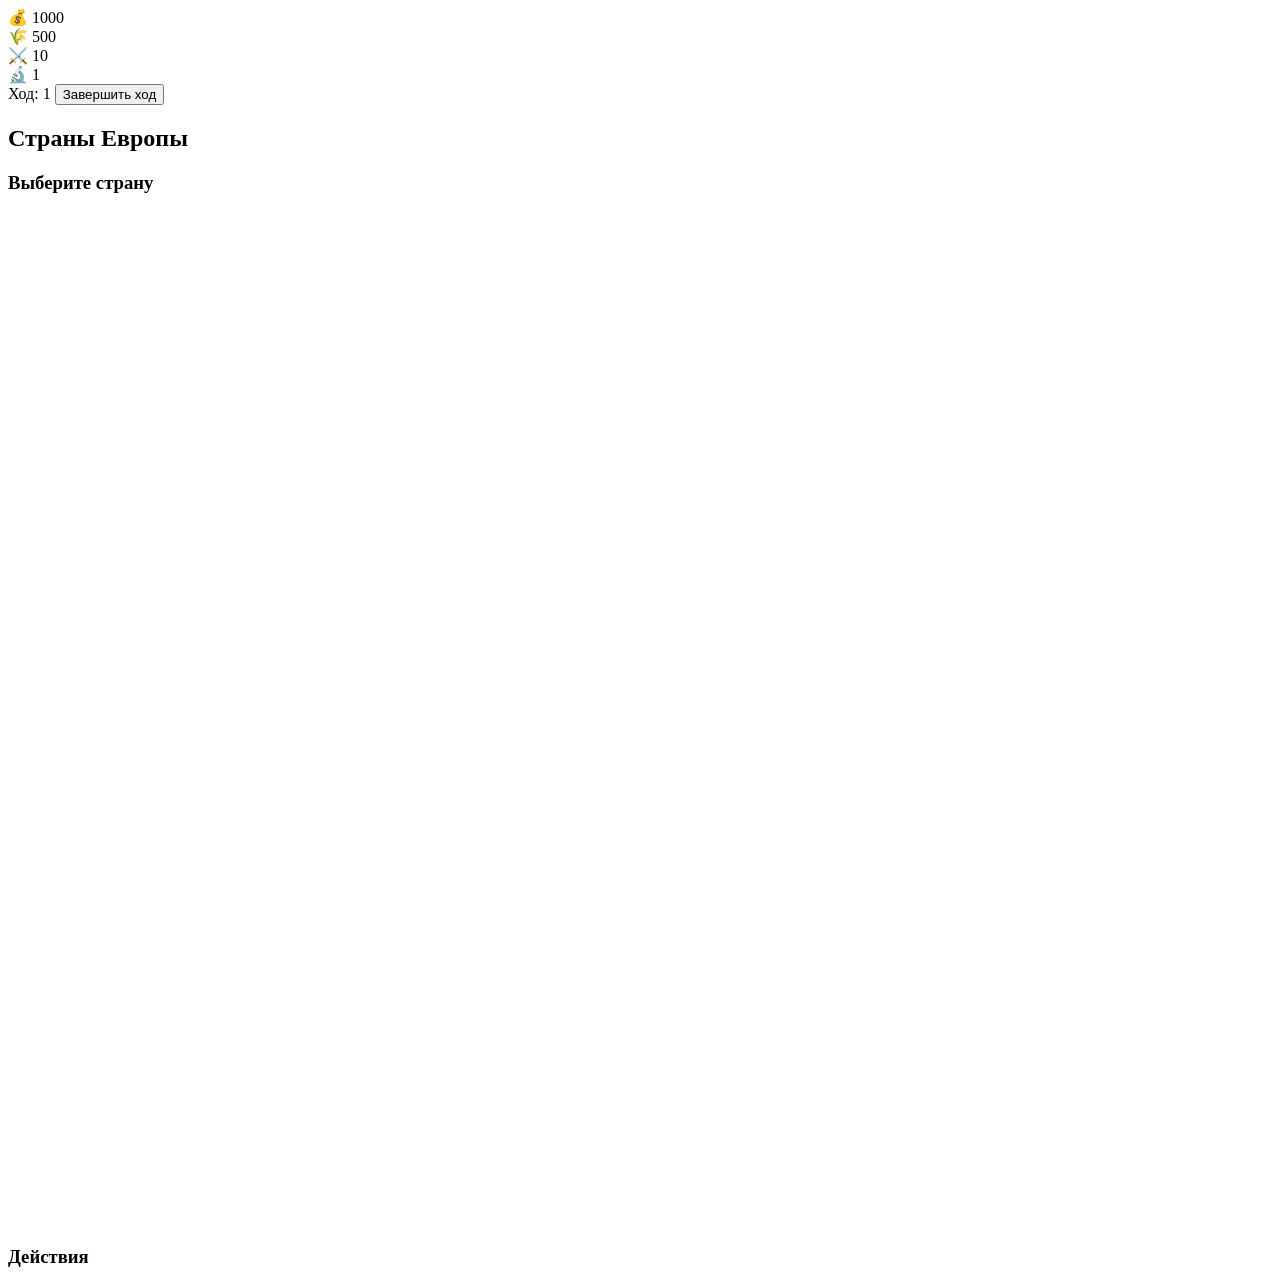
==== index.html @ 8ae7e55a "Create index.html" ====
<!DOCTYPE html>
<html lang="ru">
<head>
    <meta charset="UTF-8">
    <meta name="viewport" content="width=device-width, initial-scale=1.0">
    <title>Европейская стратегия</title>
    <link rel="stylesheet" href="style.css">
</head>
<body>
    <div class="game-container">
        <!-- Шапка с ресурсами -->
        <div class="header">
            <div class="resources">
                <div class="resource">
                    <span class="icon">💰</span>
                    <span id="gold">1000</span>
                </div>
                <div class="resource">
                    <span class="icon">🌾</span>
                    <span id="food">500</span>
                </div>
                <div class="resource">
                    <span class="icon">⚔️</span>
                    <span id="army">10</span>
                </div>
                <div class="resource">
                    <span class="icon">🔬</span>
                    <span id="tech">1</span>
                </div>
            </div>
            <div class="turn-control">
                Ход: <span id="turn">1</span>
                <button id="endTurnBtn" class="btn">Завершить ход</button>
            </div>
        </div>

        <!-- Основная область: карта и информация -->
        <div class="main-area">
            <!-- Боковая панель со списком стран -->
            <div class="sidebar">
                <h2>Страны Европы</h2>
                <div id="countriesList" class="countries-list">
                    <!-- Будут добавлены через JavaScript -->
                </div>
                
                <div class="selected-info" id="selectedInfo">
                    <h3>Выберите страну</h3>
                </div>
            </div>

            <!-- Карта (SVG) -->
            <div class="map-container">
                <svg id="europeMap" viewBox="0 0 1000 800">
                    <!-- Здесь будут регионы -->
                </svg>
            </div>

            <!-- Панель действий -->
            <div class="action-panel" id="actionPanel">
                <h3>Действия</h3>
                <div id="actionButtons"></div>
            </div>
        </div>
    </div>

    <script src="script.js"></script>
</body>
</html>
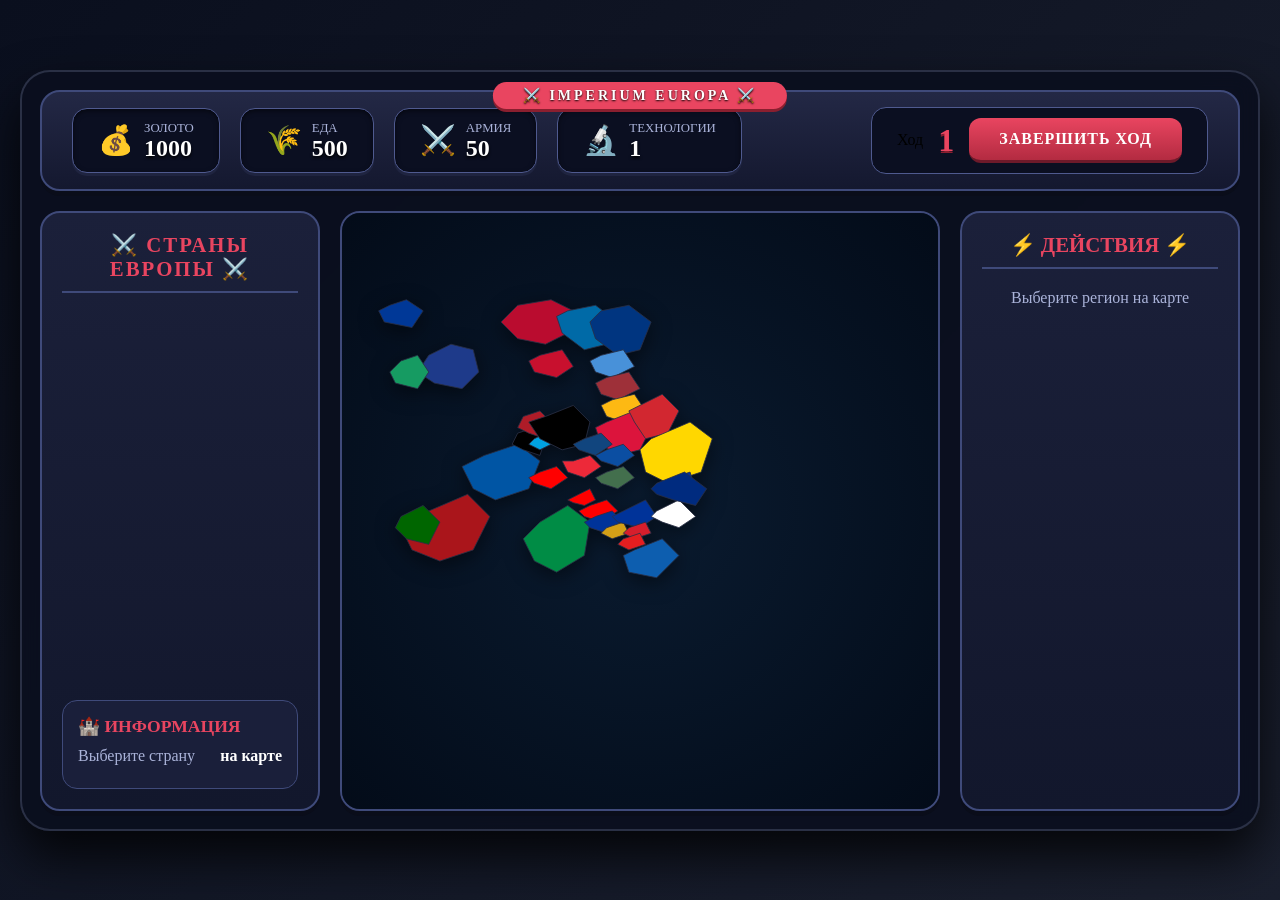
==== commit 0b4b4456: "Update index.html" ====
--- a/index.html
+++ b/index.html
@@ -3,66 +3,681 @@
 <head>
     <meta charset="UTF-8">
     <meta name="viewport" content="width=device-width, initial-scale=1.0">
-    <title>Европейская стратегия</title>
-    <link rel="stylesheet" href="style.css">
+    <title>Европа: Битва за континент</title>
+    <style>
+        * {
+            margin: 0;
+            padding: 0;
+            box-sizing: border-box;
+            font-family: 'Cinzel', 'Georgia', serif;
+        }
+
+        body {
+            background: linear-gradient(135deg, #0a0f1e 0%, #1a1f2e 100%);
+            min-height: 100vh;
+            display: flex;
+            justify-content: center;
+            align-items: center;
+            padding: 20px;
+        }
+
+        @import url('https://fonts.googleapis.com/css2?family=Cinzel:wght@400;700;900&display=swap');
+
+        .game-wrapper {
+            width: 1600px;
+            max-width: 100%;
+            background: rgba(10, 15, 30, 0.9);
+            border-radius: 30px;
+            padding: 20px;
+            box-shadow: 0 25px 50px rgba(0, 0, 0, 0.8), 0 0 0 2px #2a3045 inset;
+            backdrop-filter: blur(10px);
+        }
+
+        /* Шапка с ресурсами */
+        .header {
+            background: linear-gradient(180deg, #232845 0%, #14182f 100%);
+            border-radius: 20px;
+            padding: 15px 30px;
+            margin-bottom: 20px;
+            display: flex;
+            justify-content: space-between;
+            align-items: center;
+            border: 2px solid #3f4a7a;
+            box-shadow: 0 5px 0 #0a0d1a;
+            position: relative;
+        }
+
+        .header::before {
+            content: "⚔️ IMPERIUM EUROPA ⚔️";
+            position: absolute;
+            top: -10px;
+            left: 50%;
+            transform: translateX(-50%);
+            background: #e94560;
+            color: white;
+            padding: 5px 30px;
+            border-radius: 30px;
+            font-size: 14px;
+            font-weight: bold;
+            letter-spacing: 3px;
+            box-shadow: 0 3px 0 #8a1f2f;
+            text-shadow: 0 1px 2px black;
+        }
+
+        .resources {
+            display: flex;
+            gap: 20px;
+        }
+
+        .resource {
+            display: flex;
+            align-items: center;
+            gap: 10px;
+            background: #0b0f21;
+            padding: 12px 25px;
+            border-radius: 15px;
+            border: 1px solid #4f5a8f;
+            box-shadow: inset 0 2px 5px rgba(0,0,0,0.5), 0 3px 0 #1f2440;
+            transition: all 0.2s;
+        }
+
+        .resource:hover {
+            transform: translateY(-2px);
+            border-color: #e94560;
+            box-shadow: 0 5px 0 #1f2440;
+        }
+
+        .resource-icon {
+            font-size: 1.8em;
+        }
+
+        .resource-info {
+            display: flex;
+            flex-direction: column;
+        }
+
+        .resource-label {
+            font-size: 0.8em;
+            color: #aab3d9;
+            text-transform: uppercase;
+        }
+
+        .resource-value {
+            font-size: 1.5em;
+            font-weight: bold;
+            color: #fff;
+            text-shadow: 0 2px 3px black;
+            line-height: 1;
+        }
+
+        .turn-box {
+            background: #0b0f21;
+            padding: 10px 25px;
+            border-radius: 15px;
+            border: 1px solid #4f5a8f;
+            display: flex;
+            align-items: center;
+            gap: 15px;
+        }
+
+        .turn-number {
+            font-size: 2em;
+            font-weight: bold;
+            color: #e94560;
+            text-shadow: 0 2px 0 #8a1f2f;
+        }
+
+        .btn {
+            background: linear-gradient(180deg, #e94560 0%, #b32b41 100%);
+            border: none;
+            color: white;
+            font-weight: bold;
+            padding: 12px 30px;
+            border-radius: 12px;
+            cursor: pointer;
+            font-size: 1em;
+            text-transform: uppercase;
+            letter-spacing: 1px;
+            border-bottom: 3px solid #6e1a2a;
+            transition: all 0.1s;
+            font-family: 'Cinzel', serif;
+        }
+
+        .btn:hover {
+            transform: translateY(-2px);
+            filter: brightness(1.1);
+        }
+
+        .btn:active {
+            transform: translateY(2px);
+            border-bottom-width: 1px;
+        }
+
+        .btn-secondary {
+            background: linear-gradient(180deg, #3f4a7a 0%, #262e50 100%);
+            border-bottom-color: #12172f;
+        }
+
+        /* Основная область */
+        .main-area {
+            display: flex;
+            gap: 20px;
+            min-height: 600px;
+        }
+
+        /* Боковая панель */
+        .sidebar {
+            width: 280px;
+            background: linear-gradient(180deg, #1b203a 0%, #12172c 100%);
+            border-radius: 20px;
+            padding: 20px;
+            border: 2px solid #3f4a7a;
+            box-shadow: 0 5px 0 #0a0d1a;
+            display: flex;
+            flex-direction: column;
+            gap: 20px;
+        }
+
+        .sidebar h2 {
+            color: #e94560;
+            font-size: 1.3em;
+            text-align: center;
+            padding-bottom: 10px;
+            border-bottom: 2px solid #3f4a7a;
+            letter-spacing: 2px;
+        }
+
+        .countries-list {
+            max-height: 400px;
+            overflow-y: auto;
+            display: flex;
+            flex-direction: column;
+            gap: 5px;
+            padding-right: 5px;
+        }
+
+        .countries-list::-webkit-scrollbar {
+            width: 6px;
+        }
+
+        .countries-list::-webkit-scrollbar-track {
+            background: #1f2440;
+            border-radius: 10px;
+        }
+
+        .countries-list::-webkit-scrollbar-thumb {
+            background: #e94560;
+            border-radius: 10px;
+        }
+
+        .country-item {
+            background: #262e50;
+            padding: 10px 12px;
+            border-radius: 10px;
+            cursor: pointer;
+            transition: all 0.2s;
+            display: flex;
+            align-items: center;
+            gap: 10px;
+            border-left: 4px solid transparent;
+            border-bottom: 2px solid #12172f;
+        }
+
+        .country-item:hover {
+            background: #2f3860;
+            transform: translateX(3px);
+        }
+
+        .country-item.selected {
+            border-left-color: #e94560;
+            background: #2f3860;
+            box-shadow: 0 0 15px rgba(233, 69, 96, 0.3);
+        }
+
+        .country-flag {
+            width: 24px;
+            height: 16px;
+            background: #fff;
+            border-radius: 3px;
+            box-shadow: 0 2px 3px black;
+        }
+
+        .country-name {
+            flex: 1;
+            font-size: 0.9em;
+            font-weight: bold;
+        }
+
+        .country-stats {
+            font-size: 0.8em;
+            background: #1a1f3a;
+            padding: 2px 6px;
+            border-radius: 10px;
+        }
+
+        .info-panel {
+            background: #1a1f3a;
+            border-radius: 15px;
+            padding: 15px;
+            border: 1px solid #3f4a7a;
+            margin-top: auto;
+        }
+
+        .info-panel h3 {
+            color: #e94560;
+            margin-bottom: 10px;
+            font-size: 1.1em;
+        }
+
+        .info-row {
+            display: flex;
+            justify-content: space-between;
+            margin: 8px 0;
+            color: #aab3d9;
+        }
+
+        .info-value {
+            color: white;
+            font-weight: bold;
+        }
+
+        /* Карта */
+        .map-container {
+            flex: 1;
+            background: #0a1a2f;
+            border-radius: 20px;
+            padding: 20px;
+            border: 2px solid #3f4a7a;
+            box-shadow: 0 5px 0 #0a0d1a;
+            position: relative;
+            overflow: hidden;
+        }
+
+        .map-container::before {
+            content: "";
+            position: absolute;
+            top: 0;
+            left: 0;
+            right: 0;
+            bottom: 0;
+            background: radial-gradient(circle at 50% 50%, rgba(10, 30, 50, 0.3), rgba(0, 5, 15, 0.7));
+            pointer-events: none;
+            z-index: 1;
+        }
+
+        #europeMap {
+            width: 100%;
+            height: 100%;
+            filter: drop-shadow(0 5px 10px rgba(0, 0, 0, 0.5));
+            position: relative;
+            z-index: 2;
+        }
+
+        .region {
+            transition: all 0.3s;
+            cursor: pointer;
+            stroke: #2a3045;
+            stroke-width: 1.5;
+        }
+
+        .region:hover {
+            filter: brightness(1.3);
+            stroke: #e94560;
+            stroke-width: 2;
+            filter: drop-shadow(0 0 8px rgba(233, 69, 96, 0.5));
+        }
+
+        .region.selected {
+            stroke: #e94560;
+            stroke-width: 3;
+            filter: drop-shadow(0 0 12px #e94560);
+        }
+
+        /* Панель действий */
+        .action-panel {
+            width: 280px;
+            background: linear-gradient(180deg, #1b203a 0%, #12172c 100%);
+            border-radius: 20px;
+            padding: 20px;
+            border: 2px solid #3f4a7a;
+            box-shadow: 0 5px 0 #0a0d1a;
+        }
+
+        .action-panel h3 {
+            color: #e94560;
+            text-align: center;
+            margin-bottom: 20px;
+            font-size: 1.3em;
+            border-bottom: 2px solid #3f4a7a;
+            padding-bottom: 10px;
+        }
+
+        .action-btn {
+            width: 100%;
+            padding: 15px;
+            margin-bottom: 10px;
+            background: linear-gradient(180deg, #2f3860 0%, #1f2645 100%);
+            border: none;
+            border-radius: 12px;
+            color: white;
+            font-weight: bold;
+            cursor: pointer;
+            transition: all 0.2s;
+            display: flex;
+            align-items: center;
+            gap: 10px;
+            font-size: 1em;
+            border-bottom: 3px solid #12172f;
+            font-family: 'Cinzel', serif;
+        }
+
+        .action-btn:hover:not(:disabled) {
+            transform: translateY(-2px);
+            background: linear-gradient(180deg, #3f4a7a 0%, #2f3860 100%);
+            border-bottom-color: #1f2645;
+        }
+
+        .action-btn:disabled {
+            opacity: 0.4;
+            cursor: not-allowed;
+        }
+
+        .action-btn.attack {
+            background: linear-gradient(180deg, #b32b41 0%, #8a1f2f 100%);
+            border-bottom-color: #4a121f;
+        }
+
+        .cost-badge {
+            margin-left: auto;
+            background: #0b0f21;
+            padding: 5px 10px;
+            border-radius: 20px;
+            font-size: 0.9em;
+            border: 1px solid #4f5a8f;
+        }
+
+        .warning {
+            color: #e94560;
+            font-size: 0.9em;
+            text-align: center;
+            margin-top: 10px;
+            padding: 8px;
+            background: rgba(233, 69, 96, 0.1);
+            border-radius: 8px;
+            border: 1px solid #e94560;
+        }
+
+        /* Модальное окно */
+        .modal {
+            display: none;
+            position: fixed;
+            top: 0;
+            left: 0;
+            width: 100%;
+            height: 100%;
+            background: rgba(0, 0, 0, 0.8);
+            justify-content: center;
+            align-items: center;
+            z-index: 1000;
+        }
+
+        .modal.active {
+            display: flex;
+        }
+
+        .modal-content {
+            background: linear-gradient(180deg, #1b203a 0%, #12172c 100%);
+            padding: 30px;
+            border-radius: 20px;
+            border: 3px solid #e94560;
+            max-width: 400px;
+            width: 90%;
+            text-align: center;
+            color: white;
+        }
+
+        .modal-buttons {
+            display: flex;
+            gap: 10px;
+            margin-top: 20px;
+        }
+
+        .modal-btn {
+            flex: 1;
+            padding: 12px;
+            border: none;
+            border-radius: 10px;
+            cursor: pointer;
+            font-weight: bold;
+            font-family: 'Cinzel', serif;
+        }
+
+        .modal-btn.yes {
+            background: #e94560;
+            color: white;
+        }
+
+        .modal-btn.no {
+            background: #3f4a7a;
+            color: white;
+        }
+
+        /* Анимации */
+        @keyframes slideIn {
+            from {
+                transform: translateX(100%);
+                opacity: 0;
+            }
+            to {
+                transform: translateX(0);
+                opacity: 1;
+            }
+        }
+
+        .toast {
+            position: fixed;
+            top: 20px;
+            right: 20px;
+            background: #1b203a;
+            color: white;
+            padding: 15px 25px;
+            border-radius: 10px;
+            border-left: 5px solid #e94560;
+            box-shadow: 0 5px 15px rgba(0,0,0,0.5);
+            animation: slideIn 0.3s;
+            z-index: 2000;
+            font-weight: bold;
+        }
+
+        .toast.success {
+            border-left-color: #00c851;
+        }
+
+        .toast.error {
+            border-left-color: #e94560;
+        }
+    </style>
 </head>
 <body>
-    <div class="game-container">
+    <div class="game-wrapper">
         <!-- Шапка с ресурсами -->
         <div class="header">
             <div class="resources">
                 <div class="resource">
-                    <span class="icon">💰</span>
-                    <span id="gold">1000</span>
+                    <span class="resource-icon">💰</span>
+                    <div class="resource-info">
+                        <span class="resource-label">Золото</span>
+                        <span class="resource-value" id="gold">1000</span>
+                    </div>
                 </div>
                 <div class="resource">
-                    <span class="icon">🌾</span>
-                    <span id="food">500</span>
+                    <span class="resource-icon">🌾</span>
+                    <div class="resource-info">
+                        <span class="resource-label">Еда</span>
+                        <span class="resource-value" id="food">500</span>
+                    </div>
                 </div>
                 <div class="resource">
-                    <span class="icon">⚔️</span>
-                    <span id="army">10</span>
+                    <span class="resource-icon">⚔️</span>
+                    <div class="resource-info">
+                        <span class="resource-label">Армия</span>
+                        <span class="resource-value" id="army">50</span>
+                    </div>
                 </div>
                 <div class="resource">
-                    <span class="icon">🔬</span>
-                    <span id="tech">1</span>
+                    <span class="resource-icon">🔬</span>
+                    <div class="resource-info">
+                        <span class="resource-label">Технологии</span>
+                        <span class="resource-value" id="tech">1</span>
+                    </div>
                 </div>
             </div>
-            <div class="turn-control">
-                Ход: <span id="turn">1</span>
-                <button id="endTurnBtn" class="btn">Завершить ход</button>
+            <div class="turn-box">
+                <span>Ход</span>
+                <span class="turn-number" id="turn">1</span>
+                <button class="btn" id="endTurnBtn">Завершить ход</button>
             </div>
         </div>
 
-        <!-- Основная область: карта и информация -->
+        <!-- Основная область -->
         <div class="main-area">
-            <!-- Боковая панель со списком стран -->
+            <!-- Левая панель (список стран) -->
             <div class="sidebar">
-                <h2>Страны Европы</h2>
-                <div id="countriesList" class="countries-list">
-                    <!-- Будут добавлены через JavaScript -->
+                <h2>⚔️ СТРАНЫ ЕВРОПЫ ⚔️</h2>
+                <div class="countries-list" id="countriesList">
+                    <!-- Список будет заполнен через JavaScript -->
                 </div>
                 
-                <div class="selected-info" id="selectedInfo">
-                    <h3>Выберите страну</h3>
+                <div class="info-panel" id="selectedInfo">
+                    <h3>🏰 ИНФОРМАЦИЯ</h3>
+                    <div class="info-row">
+                        <span>Выберите страну</span>
+                        <span class="info-value">на карте</span>
+                    </div>
                 </div>
             </div>
 
-            <!-- Карта (SVG) -->
+            <!-- Карта Европы -->
             <div class="map-container">
-                <svg id="europeMap" viewBox="0 0 1000 800">
-                    <!-- Здесь будут регионы -->
+                <svg id="europeMap" viewBox="0 0 1000 800" preserveAspectRatio="xMidYMid meet">
+                    <!-- Британские острова -->
+                    <path class="region" data-country="GB" d="M120,120 L160,100 L200,110 L210,150 L180,180 L130,170 L100,150 Z" fill="#1E3A8A" data-name="United Kingdom"/>
+                    <path class="region" data-country="IE" d="M70,130 L100,120 L120,150 L100,180 L60,170 L50,150 Z" fill="#169B62" data-name="Ireland"/>
+                    <path class="region" data-country="IS" d="M50,30 L80,20 L110,40 L90,70 L40,60 L30,40 Z" fill="#003897" data-name="Iceland"/>
+                    
+                    <!-- Скандинавия -->
+                    <path class="region" data-country="NO" d="M280,30 L340,20 L380,40 L370,80 L330,100 L280,90 L250,60 Z" fill="#BA0C2F" data-name="Norway"/>
+                    <path class="region" data-country="SE" d="M370,40 L420,30 L460,60 L440,100 L400,110 L360,80 L350,50 Z" fill="#006AA7" data-name="Sweden"/>
+                    <path class="region" data-country="FI" d="M430,40 L480,30 L520,60 L500,110 L460,120 L420,90 L410,60 Z" fill="#003580" data-name="Finland"/>
+                    <path class="region" data-country="DK" d="M320,120 L360,110 L380,140 L350,160 L310,150 L300,130 Z" fill="#C8102E" data-name="Denmark"/>
+                    
+                    <!-- Прибалтика -->
+                    <path class="region" data-country="EE" d="M430,120 L470,110 L490,140 L450,160 L420,150 L410,130 Z" fill="#4891D9" data-name="Estonia"/>
+                    <path class="region" data-country="LV" d="M440,160 L480,150 L500,180 L460,200 L430,190 L420,170 Z" fill="#9E3039" data-name="Latvia"/>
+                    <path class="region" data-country="LT" d="M450,200 L490,190 L510,220 L470,240 L440,230 L430,210 Z" fill="#FDB913" data-name="Lithuania"/>
+                    
+                    <!-- Западная Европа -->
+                    <path class="region" data-country="FR" d="M220,300 L280,280 L320,310 L300,360 L240,380 L200,360 L180,320 Z" fill="#0055A4" data-name="France"/>
+                    <path class="region" data-country="BE" d="M280,260 L310,250 L330,270 L320,300 L290,290 L270,280 Z" fill="#000000" data-name="Belgium"/>
+                    <path class="region" data-country="NL" d="M290,230 L320,220 L340,240 L330,270 L300,260 L280,250 Z" fill="#AE1C28" data-name="Netherlands"/>
+                    <path class="region" data-country="LU" d="M310,270 L330,260 L340,280 L320,290 L300,280 Z" fill="#00A2E1" data-name="Luxembourg"/>
+                    <path class="region" data-country="CH" d="M320,330 L350,320 L370,340 L340,360 L310,350 L300,340 Z" fill="#FF0000" data-name="Switzerland"/>
+                    <path class="region" data-country="AT" d="M380,310 L410,300 L430,320 L400,340 L370,330 L360,310 Z" fill="#ED2939" data-name="Austria"/>
+                    <path class="region" data-country="DE" d="M330,230 L380,210 L410,240 L400,280 L360,290 L320,270 L300,240 Z" fill="#000000" data-name="Germany"/>
+                    
+                    <!-- Восточная Европа -->
+                    <path class="region" data-country="PL" d="M440,240 L490,220 L520,250 L500,290 L460,300 L430,280 L420,250 Z" fill="#DC143C" data-name="Poland"/>
+                    <path class="region" data-country="CZ" d="M400,270 L430,260 L450,280 L420,300 L390,290 L380,280 Z" fill="#11457E" data-name="Czech Rep."/>
+                    <path class="region" data-country="SK" d="M440,290 L470,280 L490,300 L460,320 L430,310 L420,300 Z" fill="#0B4EA2" data-name="Slovakia"/>
+                    <path class="region" data-country="HU" d="M440,330 L470,320 L490,340 L460,360 L430,350 L420,340 Z" fill="#436F4D" data-name="Hungary"/>
+                    <path class="region" data-country="BY" d="M500,210 L540,190 L570,220 L550,260 L510,270 L490,240 L480,220 Z" fill="#D22730" data-name="Belarus"/>
+                    <path class="region" data-country="UA" d="M520,270 L590,240 L630,270 L610,330 L550,350 L510,330 L500,290 Z" fill="#FFD700" data-name="Ukraine"/>
+                    <path class="region" data-country="MD" d="M560,340 L590,330 L600,360 L570,370 L550,360 L540,350 Z" fill="#0033A0" data-name="Moldova"/>
+                    
+                    <!-- Пиренейский полуостров -->
+                    <path class="region" data-country="ES" d="M120,400 L190,370 L230,410 L200,470 L140,490 L90,470 L70,430 Z" fill="#AA151B" data-name="Spain"/>
+                    <path class="region" data-country="PT" d="M70,410 L110,390 L140,420 L120,460 L80,450 L60,430 Z" fill="#006600" data-name="Portugal"/>
+                    
+                    <!-- Италия и Балканы -->
+                    <path class="region" data-country="IT" d="M320,420 L370,390 L410,420 L400,480 L350,510 L310,490 L290,450 Z" fill="#008C45" data-name="Italy"/>
+                    <path class="region" data-country="SI" d="M390,370 L410,360 L420,380 L400,390 L380,385 L370,380 Z" fill="#FF0000" data-name="Slovenia"/>
+                    <path class="region" data-country="HR" d="M410,390 L440,380 L460,400 L430,420 L400,410 L390,400 Z" fill="#FF0000" data-name="Croatia"/>
+                    <path class="region" data-country="BA" d="M420,410 L450,400 L470,420 L440,440 L410,430 L400,420 Z" fill="#003399" data-name="Bosnia and Herz."/>
+                    <path class="region" data-country="ME" d="M440,430 L470,420 L480,440 L450,450 L430,440 L430,440 Z" fill="#D4A017" data-name="Montenegro"/>
+                    <path class="region" data-country="RS" d="M470,400 L510,380 L530,410 L500,430 L460,420 L450,410 Z" fill="#003399" data-name="Serbia"/>
+                    <path class="region" data-country="MK" d="M480,430 L510,420 L520,440 L490,450 L470,440 L470,440 Z" fill="#D61E2C" data-name="Macedonia"/>
+                    <path class="region" data-country="AL" d="M470,450 L500,440 L510,460 L480,470 L460,460 L460,460 Z" fill="#E41E20" data-name="Albania"/>
+                    <path class="region" data-country="GR" d="M490,470 L540,450 L570,480 L530,520 L480,510 L470,480 Z" fill="#0D5EAF" data-name="Greece"/>
+                    <path class="region" data-country="BG" d="M530,400 L570,380 L600,410 L570,430 L540,420 L520,410 Z" fill="#FFFFFF" data-name="Bulgaria"/>
+                    <path class="region" data-country="RO" d="M530,350 L580,330 L620,360 L600,390 L560,380 L530,370 L520,360 Z" fill="#002B7F" data-name="Romania"/>
                 </svg>
             </div>
 
-            <!-- Панель действий -->
-            <div class="action-panel" id="actionPanel">
-                <h3>Действия</h3>
-                <div id="actionButtons"></div>
+            <!-- Правая панель (действия) -->
+            <div class="action-panel">
+                <h3>⚡ ДЕЙСТВИЯ ⚡</h3>
+                <div id="actionButtons">
+                    <p style="color: #aab3d9; text-align: center;">Выберите регион на карте</p>
+                </div>
             </div>
         </div>
     </div>
 
-    <script src="script.js"></script>
-</body>
-</html>
+    <!-- Модальное окно подтверждения -->
+    <div class="modal" id="confirmModal">
+        <div class="modal-content">
+            <h3 id="modalTitle">Подтверждение</h3>
+            <p id="modalMessage"></p>
+            <div class="modal-buttons">
+                <button class="modal-btn yes" id="modalConfirm">Да</button>
+                <button class="modal-btn no" id="modalCancel">Нет</button>
+            </div>
+        </div>
+    </div>
+
+    <script>
+        // Данные о странах из твоего JSON
+        const countriesData = {
+            "AL": { name: "Albania", color: "#E41E20", gold: 400, food: 300, army: 8, tech: 1, capital: "Tirana" },
+            "AT": { name: "Austria", color: "#ED2939", gold: 800, food: 400, army: 12, tech: 2, capital: "Vienna" },
+            "BE": { name: "Belgium", color: "#000000", gold: 1000, food: 500, army: 10, tech: 2, capital: "Brussels" },
+            "BG": { name: "Bulgaria", color: "#FFFFFF", gold: 500, food: 450, army: 15, tech: 1, capital: "Sofia" },
+            "BA": { name: "Bosnia and Herz.", color: "#003399", gold: 350, food: 350, army: 9, tech: 1, capital: "Sarajevo" },
+            "BY": { name: "Belarus", color: "#D22730", gold: 450, food: 500, army: 20, tech: 1, capital: "Minsk" },
+            "CH": { name: "Switzerland", color: "#FF0000", gold: 1500, food: 300, army: 5, tech: 3, capital: "Bern" },
+            "CZ": { name: "Czech Rep.", color: "#11457E", gold: 700, food: 450, army: 14, tech: 2, capital: "Prague" },
+            "DE": { name: "Germany", color: "#000000", gold: 1500, food: 700, army: 30, tech: 3, capital: "Berlin" },
+            "DK": { name: "Denmark", color: "#C8102E", gold: 900, food: 400, army: 12, tech: 2, capital: "Copenhagen" },
+            "EE": { name: "Estonia", color: "#4891D9", gold: 500, food: 300, army: 7, tech: 2, capital: "Tallinn" },
+            "FI": { name: "Finland", color: "#003580", gold: 800, food: 400, army: 15, tech: 2, capital: "Helsinki" },
+            "GB": { name: "United Kingdom", color: "#1E3A8A", gold: 1600, food: 500, army: 28, tech: 3, capital: "London" },
+            "GR": { name: "Greece", color: "#0D5EAF", gold: 600, food: 500, army: 18, tech: 2, capital: "Athens" },
+            "HR": { name: "Croatia", color: "#FF0000", gold: 550, food: 400, army: 10, tech: 1, capital: "Zagreb" },
+            "HU": { name: "Hungary", color: "#436F4D", gold: 650, food: 550, army: 16, tech: 1, capital: "Budapest" },
+            "IE": { name: "Ireland", color: "#169B62", gold: 700, food: 600, army: 9, tech: 2, capital: "Dublin" },
+            "IS": { name: "Iceland", color: "#003897", gold: 600, food: 200, army: 4, tech: 2, capital: "Reykjavik" },
+            "IT": { name: "Italy", color: "#008C45", gold: 1300, food: 700, army: 25, tech: 2, capital: "Rome" },
+            "LT": { name: "Lithuania", color: "#FDB913", gold: 550, food: 450, army: 12, tech: 1, capital: "Vilnius" },
+            "LU": { name: "Luxembourg", color: "#00A2E1", gold: 2000, food: 200, army: 2, tech: 3, capital: "Luxembourg" },
+            "LV": { name: "Latvia", color: "#9E3039", gold: 500, food: 350, army: 8, tech: 1, capital: "Riga" },
+            "MD": { name: "Moldova", color: "#0033A0", gold: 300, food: 400, army: 7, tech: 1, capital: "Chisinau" },
+            "MK": { name: "Macedonia", color: "#D61E2C", gold: 400, food: 350, army: 8, tech: 1, capital: "Skopje" },
+            "ME": { name: "Montenegro", color: "#D4A017", gold: 350, food: 250, army: 6, tech: 1, capital: "Podgorica" },
+            "NL": { name: "Netherlands", color: "#AE1C28", gold: 1400, food: 500, army: 18, tech: 2, capital: "Amsterdam" },
+            "NO": { name: "Norway", color: "#BA0C2F", gold: 1200, food: 300, army: 16, tech: 2, capital: "Oslo" },
+            "PL": { name: "Poland", color: "#DC143C", gold: 900, food: 700, army: 30, tech: 1, capital: "Warsaw" },
+            "PT": { name: "Portugal", color: "#006600", gold: 700, food: 500, army: 12, tech: 2, capital: "Lisbon" },
+            "RO": { name: "Romania", color: "#002B7F", gold: 650, food: 600, army: 20, tech: 1, capital: "Bucharest" },
+            "RS": { name: "Serbia", color: "#003399", gold: 500, food: 500, army: 18, tech: 1, capital: "Belgrade" },
+            "SK": { name: "Slovakia", color: "#0B4EA2", gold: 600, food: 450, army: 12, tech: 1, capital: "Bratislava" },
+            "SI": { name: "Slovenia", color: "#FF0000", gold: 550, food: 350, army: 8, tech: 2, capital: "Ljubljana" },
+            "SE": { name: "Sweden", color: "#006AA7", gold: 1100, food: 500, army: 20, tech: 2, capital: "Stockholm" },
+            "UA": { name: "Ukraine", color: "#FFD700", gold: 700, food: 900, army: 40, tech: 1, capital: "Kyiv" },
+            "FR": { name: "France", color: "#0055A4", gold: 1400, food: 800, army: 35, tech: 2, capital: "Paris" },
+            "ES": { name: "Spain", color: "#AA151B", gold: 1200, food: 700, army: 28, tech: 2, capital: "Madrid" }
+        };
+
+        // Состояние игры
+        let gameState = {
+            turn: 1,
+            currentPlayer: "FR", // Игрок
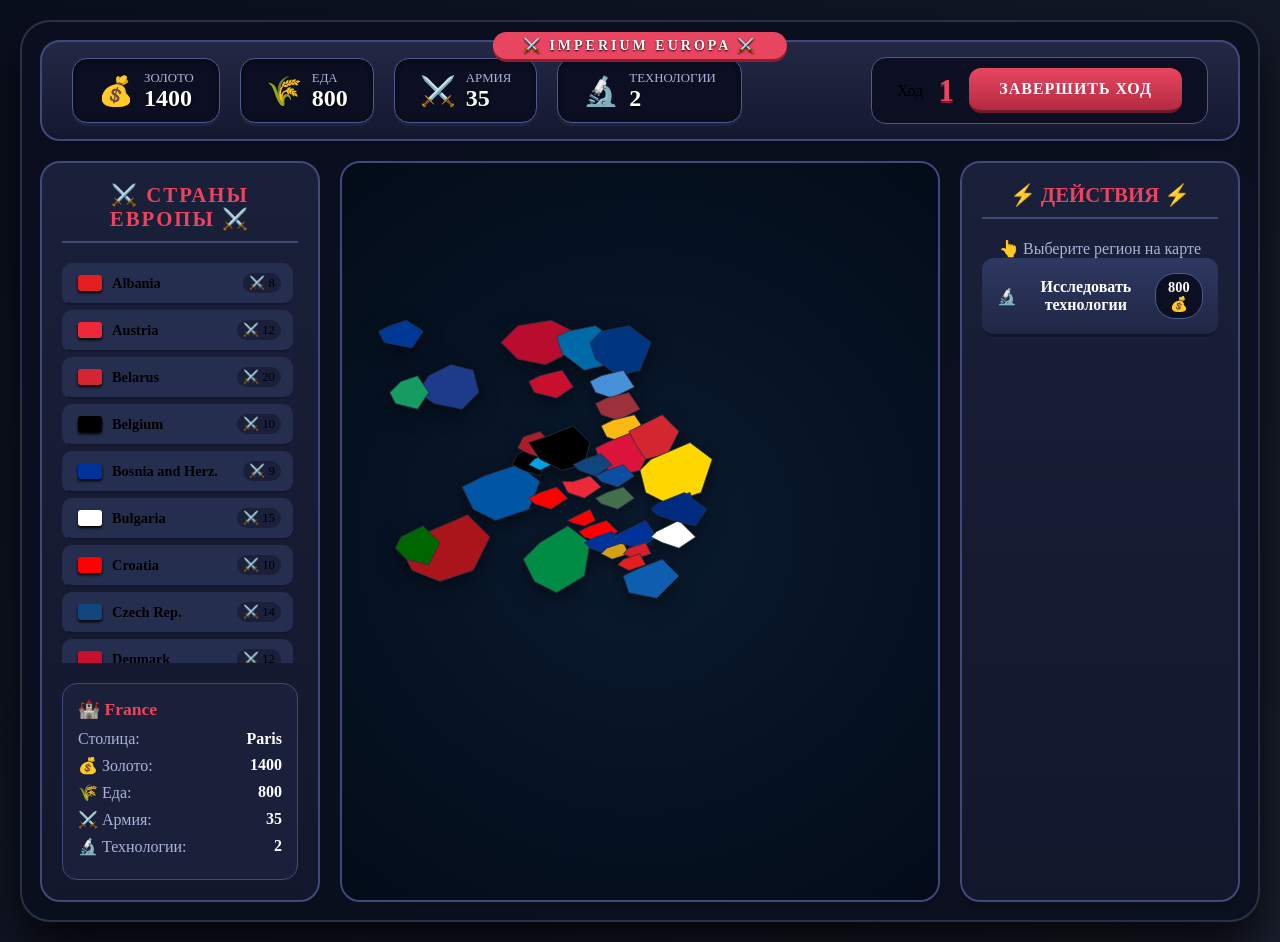
==== commit 361dd2a7: "Update index.html" ====
--- a/index.html
+++ b/index.html
@@ -680,4 +680,344 @@
         // Состояние игры
         let gameState = {
             turn: 1,
-            currentPlayer: "FR", // Игрок
+            currentPlayer: "FR", // Игрок начинает за Францию
+            countries: JSON.parse(JSON.stringify(countriesData)),
+            selectedRegion: null
+        };
+
+        // Инициализация игры
+        function initGame() {
+            createCountriesList();
+            setupMapClickHandlers();
+            updateResourcesDisplay();
+            updateActionPanel();
+            selectCountry("FR");
+            
+            // Добавляем обработчик завершения хода
+            document.getElementById('endTurnBtn').addEventListener('click', endTurn);
+        }
+
+        // Создание списка стран
+        function createCountriesList() {
+            const container = document.getElementById('countriesList');
+            container.innerHTML = '';
+
+            // Сортируем страны по алфавиту
+            const sortedCountries = Object.entries(gameState.countries)
+                .sort(([, a], [, b]) => a.name.localeCompare(b.name));
+
+            sortedCountries.forEach(([code, country]) => {
+                const div = document.createElement('div');
+                div.className = `country-item ${code === gameState.currentPlayer ? 'selected' : ''}`;
+                div.dataset.country = code;
+
+                div.innerHTML = `
+                    <div class="country-flag" style="background: ${country.color}"></div>
+                    <span class="country-name">${country.name}</span>
+                    <span class="country-stats">⚔️ ${country.army}</span>
+                `;
+
+                div.addEventListener('click', () => selectCountry(code));
+                container.appendChild(div);
+            });
+        }
+
+        // Выбор страны
+        function selectCountry(countryCode) {
+            gameState.selectedRegion = null;
+            
+            // Снимаем выделение со всех регионов
+            document.querySelectorAll('.region').forEach(r => {
+                r.classList.remove('selected');
+            });
+
+            // Обновляем подсветку в списке
+            document.querySelectorAll('.country-item').forEach(item => {
+                item.classList.toggle('selected', item.dataset.country === countryCode);
+            });
+
+            // Показываем информацию о стране
+            const country = gameState.countries[countryCode];
+            document.getElementById('selectedInfo').innerHTML = `
+                <h3>🏰 ${country.name}</h3>
+                <div class="info-row">
+                    <span>Столица:</span>
+                    <span class="info-value">${country.capital}</span>
+                </div>
+                <div class="info-row">
+                    <span>💰 Золото:</span>
+                    <span class="info-value">${country.gold}</span>
+                </div>
+                <div class="info-row">
+                    <span>🌾 Еда:</span>
+                    <span class="info-value">${country.food}</span>
+                </div>
+                <div class="info-row">
+                    <span>⚔️ Армия:</span>
+                    <span class="info-value">${country.army}</span>
+                </div>
+                <div class="info-row">
+                    <span>🔬 Технологии:</span>
+                    <span class="info-value">${country.tech}</span>
+                </div>
+            `;
+
+            updateActionPanel();
+        }
+
+        // Настройка обработчиков кликов на карте
+        function setupMapClickHandlers() {
+            document.querySelectorAll('.region').forEach(region => {
+                region.addEventListener('click', function(e) {
+                    const countryCode = this.dataset.country;
+                    const countryName = this.dataset.name || gameState.countries[countryCode]?.name || 'Unknown';
+                    
+                    // Снимаем выделение со всех регионов
+                    document.querySelectorAll('.region').forEach(r => {
+                        r.classList.remove('selected');
+                    });
+
+                    // Выделяем выбранный регион
+                    this.classList.add('selected');
+
+                    // Сохраняем выбранный регион
+                    gameState.selectedRegion = {
+                        code: countryCode,
+                        name: countryName
+                    };
+
+                    // Показываем информацию о регионе
+                    const country = gameState.countries[countryCode];
+                    if (country) {
+                        document.getElementById('selectedInfo').innerHTML = `
+                            <h3>🗺️ ${countryName}</h3>
+                            <div class="info-row">
+                                <span>Владелец:</span>
+                                <span class="info-value">${country.name}</span>
+                            </div>
+                            <div class="info-row">
+                                <span>💰 Золото:</span>
+                                <span class="info-value">${country.gold}</span>
+                            </div>
+                            <div class="info-row">
+                                <span>⚔️ Армия:</span>
+                                <span class="info-value">${country.army}</span>
+                            </div>
+                        `;
+                    }
+
+                    updateActionPanel();
+                });
+            });
+        }
+
+        // Обновление панели действий
+        function updateActionPanel() {
+            const container = document.getElementById('actionButtons');
+            const player = gameState.countries[gameState.currentPlayer];
+            const region = gameState.selectedRegion;
+
+            let html = '';
+
+            if (!region) {
+                html = '<p style="color: #aab3d9; text-align: center;">👆 Выберите регион на карте</p>';
+            } else if (region.code === gameState.currentPlayer) {
+                // Свой регион
+                html = `
+                    <button class="action-btn" onclick="developRegion()" ${player.gold < 150 ? 'disabled' : ''}>
+                        <span>📈</span> Развивать регион
+                        <span class="cost-badge">150💰</span>
+                    </button>
+                    <button class="action-btn" onclick="recruitTroops()" ${player.gold < 250 ? 'disabled' : ''}>
+                        <span>⚔️</span> Набрать войска
+                        <span class="cost-badge">250💰</span>
+                    </button>
+                    <button class="action-btn" onclick="buildFort()" ${player.gold < 300 ? 'disabled' : ''}>
+                        <span>🏰</span> Построить крепость
+                        <span class="cost-badge">300💰</span>
+                    </button>
+                `;
+            } else {
+                // Чужой регион
+                const enemy = gameState.countries[region.code];
+                if (enemy) {
+                    const canAttack = player.army > enemy.army * 0.7;
+                    
+                    html = `
+                        <button class="action-btn attack" onclick="attackRegion()" ${!canAttack ? 'disabled' : ''}>
+                            <span>⚔️</span> Атаковать
+                            <span class="cost-badge">${enemy.army}⚔️ vs ${player.army}⚔️</span>
+                        </button>
+                        ${!canAttack ? '<p class="warning">⚠️ Слишком опасно! Нужно больше войск</p>' : ''}
+                    `;
+                }
+            }
+
+            // Кнопка исследования технологий (доступна всегда)
+            const techCost = player.tech * 400;
+            html += `
+                <button class="action-btn" onclick="researchTech()" ${player.gold < techCost ? 'disabled' : ''}>
+                    <span>🔬</span> Исследовать технологии
+                    <span class="cost-badge">${techCost}💰</span>
+                </button>
+            `;
+
+            container.innerHTML = html;
+        }
+
+        // Функции действий
+        function developRegion() {
+            const player = gameState.countries[gameState.currentPlayer];
+            if (player.gold >= 150) {
+                player.gold -= 150;
+                showMessage(`✅ Регион развит! +10 дохода`, 'success');
+                updateResourcesDisplay();
+                updateActionPanel();
+            }
+        }
+
+        function recruitTroops() {
+            const player = gameState.countries[gameState.currentPlayer];
+            if (player.gold >= 250) {
+                player.gold -= 250;
+                player.army += 8;
+                showMessage(`✅ Набрано 8 новых войск! Армия: ${player.army}`, 'success');
+                updateResourcesDisplay();
+                updateActionPanel();
+                createCountriesList(); // Обновляем список
+            }
+        }
+
+        function buildFort() {
+            const player = gameState.countries[gameState.currentPlayer];
+            if (player.gold >= 300) {
+                player.gold -= 300;
+                showMessage(`✅ Построена крепость! Защита +20%`, 'success');
+                updateResourcesDisplay();
+                updateActionPanel();
+            }
+        }
+
+        function attackRegion() {
+            const player = gameState.countries[gameState.currentPlayer];
+            const region = gameState.selectedRegion;
+            const enemy = gameState.countries[region.code];
+
+            if (!enemy) return;
+
+            // Расчет битвы
+            const playerPower = player.army * player.tech;
+            const enemyPower = enemy.army * enemy.tech;
+
+            let message = '';
+            let success = false;
+
+            if (playerPower > enemyPower) {
+                // Победа
+                const losses = Math.floor(player.army * 0.3);
+                player.army -= losses;
+                enemy.army = Math.floor(enemy.army * 0.3);
+                
+                // Захватываем регион
+                const regionElement = document.querySelector(`[data-country="${region.code}"]`);
+                if (regionElement) {
+                    regionElement.setAttribute('fill', player.color);
+                    regionElement.dataset.country = gameState.currentPlayer;
+                }
+                
+                message = `✅ Победа! Захвачен регион ${region.name}. Потери: ${losses}`;
+                success = true;
+            } else {
+                // Поражение
+                const losses = Math.floor(player.army * 0.5);
+                player.army -= losses;
+                message = `❌ Поражение! Потеряно ${losses} войск`;
+            }
+
+            showMessage(message, success ? 'success' : 'error');
+            updateResourcesDisplay();
+            updateActionPanel();
+            createCountriesList();
+        }
+
+        function researchTech() {
+            const player = gameState.countries[gameState.currentPlayer];
+            const cost = player.tech * 400;
+
+            if (player.gold >= cost) {
+                player.gold -= cost;
+                player.tech += 1;
+                showMessage(`✅ Исследован уровень ${player.tech} технологий!`, 'success');
+                updateResourcesDisplay();
+                updateActionPanel();
+            }
+        }
+
+        // Завершение хода
+        function endTurn() {
+            gameState.turn++;
+
+            // Производство ресурсов для всех стран
+            Object.values(gameState.countries).forEach(country => {
+                country.gold += 100 + (country.tech * 20);
+                country.food += 50;
+                country.army = Math.min(country.army + 2, 100); // Лимит армии 100
+            });
+
+            updateResourcesDisplay();
+            document.getElementById('turn').textContent = gameState.turn;
+            showMessage(`🔄 Ход ${gameState.turn} начался!`, 'success');
+            updateActionPanel();
+            createCountriesList();
+        }
+
+        // Обновление отображения ресурсов
+        function updateResourcesDisplay() {
+            const player = gameState.countries[gameState.currentPlayer];
+            document.getElementById('gold').textContent = player.gold;
+            document.getElementById('food').textContent = player.food;
+            document.getElementById('army').textContent = player.army;
+            document.getElementById('tech').textContent = player.tech;
+        }
+
+        // Показ сообщений
+        function showMessage(text, type = 'info') {
+            const toast = document.createElement('div');
+            toast.className = `toast ${type}`;
+            toast.textContent = text;
+            document.body.appendChild(toast);
+
+            setTimeout(() => {
+                toast.remove();
+            }, 3000);
+        }
+
+        // Модальное окно
+        function showConfirm(title, message, onConfirm) {
+            const modal = document.getElementById('confirmModal');
+            document.getElementById('modalTitle').textContent = title;
+            document.getElementById('modalMessage').textContent = message;
+            modal.classList.add('active');
+
+            const confirmHandler = () => {
+                onConfirm();
+                modal.classList.remove('active');
+                document.getElementById('modalConfirm').removeEventListener('click', confirmHandler);
+                document.getElementById('modalCancel').removeEventListener('click', cancelHandler);
+            };
+
+            const cancelHandler = () => {
+                modal.classList.remove('active');
+                document.getElementById('modalConfirm').removeEventListener('click', confirmHandler);
+                document.getElementById('modalCancel').removeEventListener('click', cancelHandler);
+            };
+
+            document.getElementById('modalConfirm').addEventListener('click', confirmHandler);
+            document.getElementById('modalCancel').addEventListener('click', cancelHandler);
+        }
+
+        // Запуск игры при загрузке
+        document.addEventListener('DOMContentLoaded', initGame);
+    </script>
+</body>
+</html>
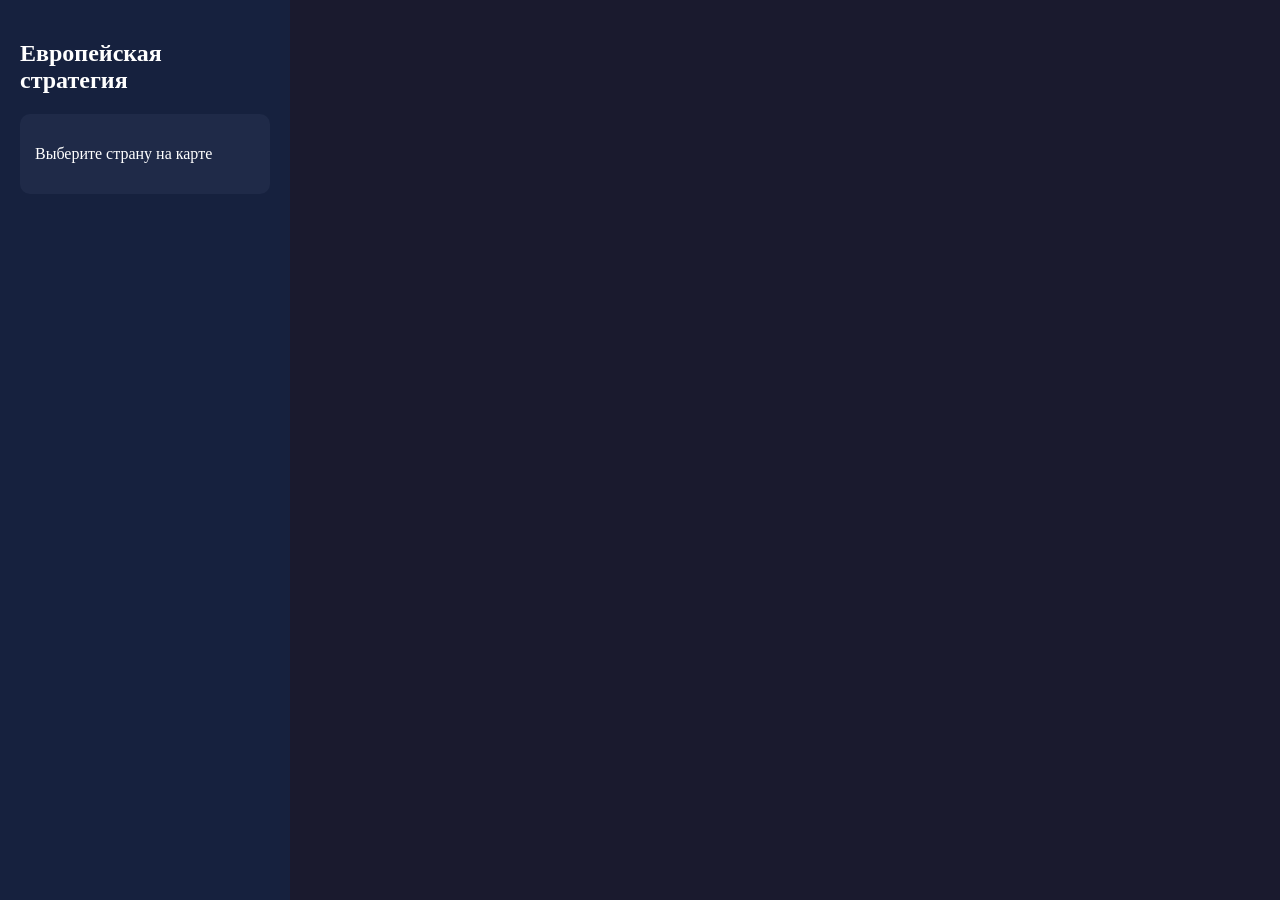
==== commit eb0d8919: "Update index.html" ====
--- a/index.html
+++ b/index.html
@@ -1,1023 +1,48 @@
 <!DOCTYPE html>
-<html lang="ru">
+<html>
 <head>
-    <meta charset="UTF-8">
-    <meta name="viewport" content="width=device-width, initial-scale=1.0">
-    <title>Европа: Битва за континент</title>
     <style>
-        * {
-            margin: 0;
-            padding: 0;
-            box-sizing: border-box;
-            font-family: 'Cinzel', 'Georgia', serif;
-        }
-
-        body {
-            background: linear-gradient(135deg, #0a0f1e 0%, #1a1f2e 100%);
-            min-height: 100vh;
-            display: flex;
-            justify-content: center;
-            align-items: center;
-            padding: 20px;
-        }
-
-        @import url('https://fonts.googleapis.com/css2?family=Cinzel:wght@400;700;900&display=swap');
-
-        .game-wrapper {
-            width: 1600px;
-            max-width: 100%;
-            background: rgba(10, 15, 30, 0.9);
-            border-radius: 30px;
-            padding: 20px;
-            box-shadow: 0 25px 50px rgba(0, 0, 0, 0.8), 0 0 0 2px #2a3045 inset;
-            backdrop-filter: blur(10px);
-        }
-
-        /* Шапка с ресурсами */
-        .header {
-            background: linear-gradient(180deg, #232845 0%, #14182f 100%);
-            border-radius: 20px;
-            padding: 15px 30px;
-            margin-bottom: 20px;
-            display: flex;
-            justify-content: space-between;
-            align-items: center;
-            border: 2px solid #3f4a7a;
-            box-shadow: 0 5px 0 #0a0d1a;
-            position: relative;
-        }
-
-        .header::before {
-            content: "⚔️ IMPERIUM EUROPA ⚔️";
-            position: absolute;
-            top: -10px;
-            left: 50%;
-            transform: translateX(-50%);
-            background: #e94560;
-            color: white;
-            padding: 5px 30px;
-            border-radius: 30px;
-            font-size: 14px;
-            font-weight: bold;
-            letter-spacing: 3px;
-            box-shadow: 0 3px 0 #8a1f2f;
-            text-shadow: 0 1px 2px black;
-        }
-
-        .resources {
-            display: flex;
-            gap: 20px;
-        }
-
-        .resource {
-            display: flex;
-            align-items: center;
-            gap: 10px;
-            background: #0b0f21;
-            padding: 12px 25px;
-            border-radius: 15px;
-            border: 1px solid #4f5a8f;
-            box-shadow: inset 0 2px 5px rgba(0,0,0,0.5), 0 3px 0 #1f2440;
-            transition: all 0.2s;
-        }
-
-        .resource:hover {
-            transform: translateY(-2px);
-            border-color: #e94560;
-            box-shadow: 0 5px 0 #1f2440;
-        }
-
-        .resource-icon {
-            font-size: 1.8em;
-        }
-
-        .resource-info {
-            display: flex;
-            flex-direction: column;
-        }
-
-        .resource-label {
-            font-size: 0.8em;
-            color: #aab3d9;
-            text-transform: uppercase;
-        }
-
-        .resource-value {
-            font-size: 1.5em;
-            font-weight: bold;
-            color: #fff;
-            text-shadow: 0 2px 3px black;
-            line-height: 1;
-        }
-
-        .turn-box {
-            background: #0b0f21;
-            padding: 10px 25px;
-            border-radius: 15px;
-            border: 1px solid #4f5a8f;
-            display: flex;
-            align-items: center;
-            gap: 15px;
-        }
-
-        .turn-number {
-            font-size: 2em;
-            font-weight: bold;
-            color: #e94560;
-            text-shadow: 0 2px 0 #8a1f2f;
-        }
-
-        .btn {
-            background: linear-gradient(180deg, #e94560 0%, #b32b41 100%);
-            border: none;
-            color: white;
-            font-weight: bold;
-            padding: 12px 30px;
-            border-radius: 12px;
-            cursor: pointer;
-            font-size: 1em;
-            text-transform: uppercase;
-            letter-spacing: 1px;
-            border-bottom: 3px solid #6e1a2a;
-            transition: all 0.1s;
-            font-family: 'Cinzel', serif;
-        }
-
-        .btn:hover {
-            transform: translateY(-2px);
-            filter: brightness(1.1);
-        }
-
-        .btn:active {
-            transform: translateY(2px);
-            border-bottom-width: 1px;
-        }
-
-        .btn-secondary {
-            background: linear-gradient(180deg, #3f4a7a 0%, #262e50 100%);
-            border-bottom-color: #12172f;
-        }
-
-        /* Основная область */
-        .main-area {
-            display: flex;
-            gap: 20px;
-            min-height: 600px;
-        }
-
-        /* Боковая панель */
-        .sidebar {
-            width: 280px;
-            background: linear-gradient(180deg, #1b203a 0%, #12172c 100%);
-            border-radius: 20px;
-            padding: 20px;
-            border: 2px solid #3f4a7a;
-            box-shadow: 0 5px 0 #0a0d1a;
-            display: flex;
-            flex-direction: column;
-            gap: 20px;
-        }
-
-        .sidebar h2 {
-            color: #e94560;
-            font-size: 1.3em;
-            text-align: center;
-            padding-bottom: 10px;
-            border-bottom: 2px solid #3f4a7a;
-            letter-spacing: 2px;
-        }
-
-        .countries-list {
-            max-height: 400px;
-            overflow-y: auto;
-            display: flex;
-            flex-direction: column;
-            gap: 5px;
-            padding-right: 5px;
-        }
-
-        .countries-list::-webkit-scrollbar {
-            width: 6px;
-        }
-
-        .countries-list::-webkit-scrollbar-track {
-            background: #1f2440;
-            border-radius: 10px;
-        }
-
-        .countries-list::-webkit-scrollbar-thumb {
-            background: #e94560;
-            border-radius: 10px;
-        }
-
-        .country-item {
-            background: #262e50;
-            padding: 10px 12px;
-            border-radius: 10px;
-            cursor: pointer;
-            transition: all 0.2s;
-            display: flex;
-            align-items: center;
-            gap: 10px;
-            border-left: 4px solid transparent;
-            border-bottom: 2px solid #12172f;
-        }
-
-        .country-item:hover {
-            background: #2f3860;
-            transform: translateX(3px);
-        }
-
-        .country-item.selected {
-            border-left-color: #e94560;
-            background: #2f3860;
-            box-shadow: 0 0 15px rgba(233, 69, 96, 0.3);
-        }
-
-        .country-flag {
-            width: 24px;
-            height: 16px;
-            background: #fff;
-            border-radius: 3px;
-            box-shadow: 0 2px 3px black;
-        }
-
-        .country-name {
-            flex: 1;
-            font-size: 0.9em;
-            font-weight: bold;
-        }
-
-        .country-stats {
-            font-size: 0.8em;
-            background: #1a1f3a;
-            padding: 2px 6px;
-            border-radius: 10px;
-        }
-
-        .info-panel {
-            background: #1a1f3a;
-            border-radius: 15px;
-            padding: 15px;
-            border: 1px solid #3f4a7a;
-            margin-top: auto;
-        }
-
-        .info-panel h3 {
-            color: #e94560;
-            margin-bottom: 10px;
-            font-size: 1.1em;
-        }
-
-        .info-row {
-            display: flex;
-            justify-content: space-between;
-            margin: 8px 0;
-            color: #aab3d9;
-        }
-
-        .info-value {
-            color: white;
-            font-weight: bold;
-        }
-
-        /* Карта */
-        .map-container {
-            flex: 1;
-            background: #0a1a2f;
-            border-radius: 20px;
-            padding: 20px;
-            border: 2px solid #3f4a7a;
-            box-shadow: 0 5px 0 #0a0d1a;
-            position: relative;
-            overflow: hidden;
-        }
-
-        .map-container::before {
-            content: "";
-            position: absolute;
-            top: 0;
-            left: 0;
-            right: 0;
-            bottom: 0;
-            background: radial-gradient(circle at 50% 50%, rgba(10, 30, 50, 0.3), rgba(0, 5, 15, 0.7));
-            pointer-events: none;
-            z-index: 1;
-        }
-
-        #europeMap {
-            width: 100%;
-            height: 100%;
-            filter: drop-shadow(0 5px 10px rgba(0, 0, 0, 0.5));
-            position: relative;
-            z-index: 2;
-        }
-
-        .region {
-            transition: all 0.3s;
-            cursor: pointer;
-            stroke: #2a3045;
-            stroke-width: 1.5;
-        }
-
-        .region:hover {
-            filter: brightness(1.3);
-            stroke: #e94560;
-            stroke-width: 2;
-            filter: drop-shadow(0 0 8px rgba(233, 69, 96, 0.5));
-        }
-
-        .region.selected {
-            stroke: #e94560;
-            stroke-width: 3;
-            filter: drop-shadow(0 0 12px #e94560);
-        }
-
-        /* Панель действий */
-        .action-panel {
-            width: 280px;
-            background: linear-gradient(180deg, #1b203a 0%, #12172c 100%);
-            border-radius: 20px;
-            padding: 20px;
-            border: 2px solid #3f4a7a;
-            box-shadow: 0 5px 0 #0a0d1a;
-        }
-
-        .action-panel h3 {
-            color: #e94560;
-            text-align: center;
-            margin-bottom: 20px;
-            font-size: 1.3em;
-            border-bottom: 2px solid #3f4a7a;
-            padding-bottom: 10px;
-        }
-
-        .action-btn {
-            width: 100%;
-            padding: 15px;
-            margin-bottom: 10px;
-            background: linear-gradient(180deg, #2f3860 0%, #1f2645 100%);
-            border: none;
-            border-radius: 12px;
-            color: white;
-            font-weight: bold;
-            cursor: pointer;
-            transition: all 0.2s;
-            display: flex;
-            align-items: center;
-            gap: 10px;
-            font-size: 1em;
-            border-bottom: 3px solid #12172f;
-            font-family: 'Cinzel', serif;
-        }
-
-        .action-btn:hover:not(:disabled) {
-            transform: translateY(-2px);
-            background: linear-gradient(180deg, #3f4a7a 0%, #2f3860 100%);
-            border-bottom-color: #1f2645;
-        }
-
-        .action-btn:disabled {
-            opacity: 0.4;
-            cursor: not-allowed;
-        }
-
-        .action-btn.attack {
-            background: linear-gradient(180deg, #b32b41 0%, #8a1f2f 100%);
-            border-bottom-color: #4a121f;
-        }
-
-        .cost-badge {
-            margin-left: auto;
-            background: #0b0f21;
-            padding: 5px 10px;
-            border-radius: 20px;
-            font-size: 0.9em;
-            border: 1px solid #4f5a8f;
-        }
-
-        .warning {
-            color: #e94560;
-            font-size: 0.9em;
-            text-align: center;
-            margin-top: 10px;
-            padding: 8px;
-            background: rgba(233, 69, 96, 0.1);
-            border-radius: 8px;
-            border: 1px solid #e94560;
-        }
-
-        /* Модальное окно */
-        .modal {
-            display: none;
-            position: fixed;
-            top: 0;
-            left: 0;
-            width: 100%;
-            height: 100%;
-            background: rgba(0, 0, 0, 0.8);
-            justify-content: center;
-            align-items: center;
-            z-index: 1000;
-        }
-
-        .modal.active {
-            display: flex;
-        }
-
-        .modal-content {
-            background: linear-gradient(180deg, #1b203a 0%, #12172c 100%);
-            padding: 30px;
-            border-radius: 20px;
-            border: 3px solid #e94560;
-            max-width: 400px;
-            width: 90%;
-            text-align: center;
-            color: white;
-        }
-
-        .modal-buttons {
-            display: flex;
-            gap: 10px;
-            margin-top: 20px;
-        }
-
-        .modal-btn {
-            flex: 1;
-            padding: 12px;
-            border: none;
-            border-radius: 10px;
-            cursor: pointer;
-            font-weight: bold;
-            font-family: 'Cinzel', serif;
-        }
-
-        .modal-btn.yes {
-            background: #e94560;
-            color: white;
-        }
-
-        .modal-btn.no {
-            background: #3f4a7a;
-            color: white;
-        }
-
-        /* Анимации */
-        @keyframes slideIn {
-            from {
-                transform: translateX(100%);
-                opacity: 0;
-            }
-            to {
-                transform: translateX(0);
-                opacity: 1;
-            }
-        }
-
-        .toast {
-            position: fixed;
-            top: 20px;
-            right: 20px;
-            background: #1b203a;
-            color: white;
-            padding: 15px 25px;
-            border-radius: 10px;
-            border-left: 5px solid #e94560;
-            box-shadow: 0 5px 15px rgba(0,0,0,0.5);
-            animation: slideIn 0.3s;
-            z-index: 2000;
-            font-weight: bold;
-        }
-
-        .toast.success {
-            border-left-color: #00c851;
-        }
-
-        .toast.error {
-            border-left-color: #e94560;
-        }
+        body { margin: 0; background: #1a1a2e; }
+        .game-container { display: flex; height: 100vh; }
+        .sidebar { width: 250px; background: #16213e; color: white; padding: 20px; }
+        .map-container { flex: 1; padding: 20px; }
+        #europeMap { width: 100%; height: 100%; background: #0a1a2f; }
+        .region { cursor: pointer; transition: all 0.3s; }
+        .region:hover { filter: brightness(1.3); stroke: #e94560; stroke-width: 2; }
+        .info-panel { margin-top: 20px; padding: 15px; background: #1f2a48; border-radius: 10px; }
     </style>
 </head>
 <body>
-    <div class="game-wrapper">
-        <!-- Шапка с ресурсами -->
-        <div class="header">
-            <div class="resources">
-                <div class="resource">
-                    <span class="resource-icon">💰</span>
-                    <div class="resource-info">
-                        <span class="resource-label">Золото</span>
-                        <span class="resource-value" id="gold">1000</span>
-                    </div>
-                </div>
-                <div class="resource">
-                    <span class="resource-icon">🌾</span>
-                    <div class="resource-info">
-                        <span class="resource-label">Еда</span>
-                        <span class="resource-value" id="food">500</span>
-                    </div>
-                </div>
-                <div class="resource">
-                    <span class="resource-icon">⚔️</span>
-                    <div class="resource-info">
-                        <span class="resource-label">Армия</span>
-                        <span class="resource-value" id="army">50</span>
-                    </div>
-                </div>
-                <div class="resource">
-                    <span class="resource-icon">🔬</span>
-                    <div class="resource-info">
-                        <span class="resource-label">Технологии</span>
-                        <span class="resource-value" id="tech">1</span>
-                    </div>
-                </div>
-            </div>
-            <div class="turn-box">
-                <span>Ход</span>
-                <span class="turn-number" id="turn">1</span>
-                <button class="btn" id="endTurnBtn">Завершить ход</button>
+    <div class="game-container">
+        <div class="sidebar">
+            <h2>Европейская стратегия</h2>
+            <div class="info-panel" id="info">
+                <p>Выберите страну на карте</p>
             </div>
         </div>
-
-        <!-- Основная область -->
-        <div class="main-area">
-            <!-- Левая панель (список стран) -->
-            <div class="sidebar">
-                <h2>⚔️ СТРАНЫ ЕВРОПЫ ⚔️</h2>
-                <div class="countries-list" id="countriesList">
-                    <!-- Список будет заполнен через JavaScript -->
-                </div>
-                
-                <div class="info-panel" id="selectedInfo">
-                    <h3>🏰 ИНФОРМАЦИЯ</h3>
-                    <div class="info-row">
-                        <span>Выберите страну</span>
-                        <span class="info-value">на карте</span>
-                    </div>
-                </div>
-            </div>
-
-            <!-- Карта Европы -->
-            <div class="map-container">
-                <svg id="europeMap" viewBox="0 0 1000 800" preserveAspectRatio="xMidYMid meet">
-                    <!-- Британские острова -->
-                    <path class="region" data-country="GB" d="M120,120 L160,100 L200,110 L210,150 L180,180 L130,170 L100,150 Z" fill="#1E3A8A" data-name="United Kingdom"/>
-                    <path class="region" data-country="IE" d="M70,130 L100,120 L120,150 L100,180 L60,170 L50,150 Z" fill="#169B62" data-name="Ireland"/>
-                    <path class="region" data-country="IS" d="M50,30 L80,20 L110,40 L90,70 L40,60 L30,40 Z" fill="#003897" data-name="Iceland"/>
-                    
-                    <!-- Скандинавия -->
-                    <path class="region" data-country="NO" d="M280,30 L340,20 L380,40 L370,80 L330,100 L280,90 L250,60 Z" fill="#BA0C2F" data-name="Norway"/>
-                    <path class="region" data-country="SE" d="M370,40 L420,30 L460,60 L440,100 L400,110 L360,80 L350,50 Z" fill="#006AA7" data-name="Sweden"/>
-                    <path class="region" data-country="FI" d="M430,40 L480,30 L520,60 L500,110 L460,120 L420,90 L410,60 Z" fill="#003580" data-name="Finland"/>
-                    <path class="region" data-country="DK" d="M320,120 L360,110 L380,140 L350,160 L310,150 L300,130 Z" fill="#C8102E" data-name="Denmark"/>
-                    
-                    <!-- Прибалтика -->
-                    <path class="region" data-country="EE" d="M430,120 L470,110 L490,140 L450,160 L420,150 L410,130 Z" fill="#4891D9" data-name="Estonia"/>
-                    <path class="region" data-country="LV" d="M440,160 L480,150 L500,180 L460,200 L430,190 L420,170 Z" fill="#9E3039" data-name="Latvia"/>
-                    <path class="region" data-country="LT" d="M450,200 L490,190 L510,220 L470,240 L440,230 L430,210 Z" fill="#FDB913" data-name="Lithuania"/>
-                    
-                    <!-- Западная Европа -->
-                    <path class="region" data-country="FR" d="M220,300 L280,280 L320,310 L300,360 L240,380 L200,360 L180,320 Z" fill="#0055A4" data-name="France"/>
-                    <path class="region" data-country="BE" d="M280,260 L310,250 L330,270 L320,300 L290,290 L270,280 Z" fill="#000000" data-name="Belgium"/>
-                    <path class="region" data-country="NL" d="M290,230 L320,220 L340,240 L330,270 L300,260 L280,250 Z" fill="#AE1C28" data-name="Netherlands"/>
-                    <path class="region" data-country="LU" d="M310,270 L330,260 L340,280 L320,290 L300,280 Z" fill="#00A2E1" data-name="Luxembourg"/>
-                    <path class="region" data-country="CH" d="M320,330 L350,320 L370,340 L340,360 L310,350 L300,340 Z" fill="#FF0000" data-name="Switzerland"/>
-                    <path class="region" data-country="AT" d="M380,310 L410,300 L430,320 L400,340 L370,330 L360,310 Z" fill="#ED2939" data-name="Austria"/>
-                    <path class="region" data-country="DE" d="M330,230 L380,210 L410,240 L400,280 L360,290 L320,270 L300,240 Z" fill="#000000" data-name="Germany"/>
-                    
-                    <!-- Восточная Европа -->
-                    <path class="region" data-country="PL" d="M440,240 L490,220 L520,250 L500,290 L460,300 L430,280 L420,250 Z" fill="#DC143C" data-name="Poland"/>
-                    <path class="region" data-country="CZ" d="M400,270 L430,260 L450,280 L420,300 L390,290 L380,280 Z" fill="#11457E" data-name="Czech Rep."/>
-                    <path class="region" data-country="SK" d="M440,290 L470,280 L490,300 L460,320 L430,310 L420,300 Z" fill="#0B4EA2" data-name="Slovakia"/>
-                    <path class="region" data-country="HU" d="M440,330 L470,320 L490,340 L460,360 L430,350 L420,340 Z" fill="#436F4D" data-name="Hungary"/>
-                    <path class="region" data-country="BY" d="M500,210 L540,190 L570,220 L550,260 L510,270 L490,240 L480,220 Z" fill="#D22730" data-name="Belarus"/>
-                    <path class="region" data-country="UA" d="M520,270 L590,240 L630,270 L610,330 L550,350 L510,330 L500,290 Z" fill="#FFD700" data-name="Ukraine"/>
-                    <path class="region" data-country="MD" d="M560,340 L590,330 L600,360 L570,370 L550,360 L540,350 Z" fill="#0033A0" data-name="Moldova"/>
-                    
-                    <!-- Пиренейский полуостров -->
-                    <path class="region" data-country="ES" d="M120,400 L190,370 L230,410 L200,470 L140,490 L90,470 L70,430 Z" fill="#AA151B" data-name="Spain"/>
-                    <path class="region" data-country="PT" d="M70,410 L110,390 L140,420 L120,460 L80,450 L60,430 Z" fill="#006600" data-name="Portugal"/>
-                    
-                    <!-- Италия и Балканы -->
-                    <path class="region" data-country="IT" d="M320,420 L370,390 L410,420 L400,480 L350,510 L310,490 L290,450 Z" fill="#008C45" data-name="Italy"/>
-                    <path class="region" data-country="SI" d="M390,370 L410,360 L420,380 L400,390 L380,385 L370,380 Z" fill="#FF0000" data-name="Slovenia"/>
-                    <path class="region" data-country="HR" d="M410,390 L440,380 L460,400 L430,420 L400,410 L390,400 Z" fill="#FF0000" data-name="Croatia"/>
-                    <path class="region" data-country="BA" d="M420,410 L450,400 L470,420 L440,440 L410,430 L400,420 Z" fill="#003399" data-name="Bosnia and Herz."/>
-                    <path class="region" data-country="ME" d="M440,430 L470,420 L480,440 L450,450 L430,440 L430,440 Z" fill="#D4A017" data-name="Montenegro"/>
-                    <path class="region" data-country="RS" d="M470,400 L510,380 L530,410 L500,430 L460,420 L450,410 Z" fill="#003399" data-name="Serbia"/>
-                    <path class="region" data-country="MK" d="M480,430 L510,420 L520,440 L490,450 L470,440 L470,440 Z" fill="#D61E2C" data-name="Macedonia"/>
-                    <path class="region" data-country="AL" d="M470,450 L500,440 L510,460 L480,470 L460,460 L460,460 Z" fill="#E41E20" data-name="Albania"/>
-                    <path class="region" data-country="GR" d="M490,470 L540,450 L570,480 L530,520 L480,510 L470,480 Z" fill="#0D5EAF" data-name="Greece"/>
-                    <path class="region" data-country="BG" d="M530,400 L570,380 L600,410 L570,430 L540,420 L520,410 Z" fill="#FFFFFF" data-name="Bulgaria"/>
-                    <path class="region" data-country="RO" d="M530,350 L580,330 L620,360 L600,390 L560,380 L530,370 L520,360 Z" fill="#002B7F" data-name="Romania"/>
-                </svg>
-            </div>
-
-            <!-- Правая панель (действия) -->
-            <div class="action-panel">
-                <h3>⚡ ДЕЙСТВИЯ ⚡</h3>
-                <div id="actionButtons">
-                    <p style="color: #aab3d9; text-align: center;">Выберите регион на карте</p>
-                </div>
-            </div>
-        </div>
-    </div>
-
-    <!-- Модальное окно подтверждения -->
-    <div class="modal" id="confirmModal">
-        <div class="modal-content">
-            <h3 id="modalTitle">Подтверждение</h3>
-            <p id="modalMessage"></p>
-            <div class="modal-buttons">
-                <button class="modal-btn yes" id="modalConfirm">Да</button>
-                <button class="modal-btn no" id="modalCancel">Нет</button>
-            </div>
+        
+        <div class="map-container">
+            <object id="europeMap" type="image/svg+xml" data="map.svg" width="100%" height="100%"></object>
         </div>
     </div>
 
     <script>
-        // Данные о странах из твоего JSON
-        const countriesData = {
-            "AL": { name: "Albania", color: "#E41E20", gold: 400, food: 300, army: 8, tech: 1, capital: "Tirana" },
-            "AT": { name: "Austria", color: "#ED2939", gold: 800, food: 400, army: 12, tech: 2, capital: "Vienna" },
-            "BE": { name: "Belgium", color: "#000000", gold: 1000, food: 500, army: 10, tech: 2, capital: "Brussels" },
-            "BG": { name: "Bulgaria", color: "#FFFFFF", gold: 500, food: 450, army: 15, tech: 1, capital: "Sofia" },
-            "BA": { name: "Bosnia and Herz.", color: "#003399", gold: 350, food: 350, army: 9, tech: 1, capital: "Sarajevo" },
-            "BY": { name: "Belarus", color: "#D22730", gold: 450, food: 500, army: 20, tech: 1, capital: "Minsk" },
-            "CH": { name: "Switzerland", color: "#FF0000", gold: 1500, food: 300, army: 5, tech: 3, capital: "Bern" },
-            "CZ": { name: "Czech Rep.", color: "#11457E", gold: 700, food: 450, army: 14, tech: 2, capital: "Prague" },
-            "DE": { name: "Germany", color: "#000000", gold: 1500, food: 700, army: 30, tech: 3, capital: "Berlin" },
-            "DK": { name: "Denmark", color: "#C8102E", gold: 900, food: 400, army: 12, tech: 2, capital: "Copenhagen" },
-            "EE": { name: "Estonia", color: "#4891D9", gold: 500, food: 300, army: 7, tech: 2, capital: "Tallinn" },
-            "FI": { name: "Finland", color: "#003580", gold: 800, food: 400, army: 15, tech: 2, capital: "Helsinki" },
-            "GB": { name: "United Kingdom", color: "#1E3A8A", gold: 1600, food: 500, army: 28, tech: 3, capital: "London" },
-            "GR": { name: "Greece", color: "#0D5EAF", gold: 600, food: 500, army: 18, tech: 2, capital: "Athens" },
-            "HR": { name: "Croatia", color: "#FF0000", gold: 550, food: 400, army: 10, tech: 1, capital: "Zagreb" },
-            "HU": { name: "Hungary", color: "#436F4D", gold: 650, food: 550, army: 16, tech: 1, capital: "Budapest" },
-            "IE": { name: "Ireland", color: "#169B62", gold: 700, food: 600, army: 9, tech: 2, capital: "Dublin" },
-            "IS": { name: "Iceland", color: "#003897", gold: 600, food: 200, army: 4, tech: 2, capital: "Reykjavik" },
-            "IT": { name: "Italy", color: "#008C45", gold: 1300, food: 700, army: 25, tech: 2, capital: "Rome" },
-            "LT": { name: "Lithuania", color: "#FDB913", gold: 550, food: 450, army: 12, tech: 1, capital: "Vilnius" },
-            "LU": { name: "Luxembourg", color: "#00A2E1", gold: 2000, food: 200, army: 2, tech: 3, capital: "Luxembourg" },
-            "LV": { name: "Latvia", color: "#9E3039", gold: 500, food: 350, army: 8, tech: 1, capital: "Riga" },
-            "MD": { name: "Moldova", color: "#0033A0", gold: 300, food: 400, army: 7, tech: 1, capital: "Chisinau" },
-            "MK": { name: "Macedonia", color: "#D61E2C", gold: 400, food: 350, army: 8, tech: 1, capital: "Skopje" },
-            "ME": { name: "Montenegro", color: "#D4A017", gold: 350, food: 250, army: 6, tech: 1, capital: "Podgorica" },
-            "NL": { name: "Netherlands", color: "#AE1C28", gold: 1400, food: 500, army: 18, tech: 2, capital: "Amsterdam" },
-            "NO": { name: "Norway", color: "#BA0C2F", gold: 1200, food: 300, army: 16, tech: 2, capital: "Oslo" },
-            "PL": { name: "Poland", color: "#DC143C", gold: 900, food: 700, army: 30, tech: 1, capital: "Warsaw" },
-            "PT": { name: "Portugal", color: "#006600", gold: 700, food: 500, army: 12, tech: 2, capital: "Lisbon" },
-            "RO": { name: "Romania", color: "#002B7F", gold: 650, food: 600, army: 20, tech: 1, capital: "Bucharest" },
-            "RS": { name: "Serbia", color: "#003399", gold: 500, food: 500, army: 18, tech: 1, capital: "Belgrade" },
-            "SK": { name: "Slovakia", color: "#0B4EA2", gold: 600, food: 450, army: 12, tech: 1, capital: "Bratislava" },
-            "SI": { name: "Slovenia", color: "#FF0000", gold: 550, food: 350, army: 8, tech: 2, capital: "Ljubljana" },
-            "SE": { name: "Sweden", color: "#006AA7", gold: 1100, food: 500, army: 20, tech: 2, capital: "Stockholm" },
-            "UA": { name: "Ukraine", color: "#FFD700", gold: 700, food: 900, army: 40, tech: 1, capital: "Kyiv" },
-            "FR": { name: "France", color: "#0055A4", gold: 1400, food: 800, army: 35, tech: 2, capital: "Paris" },
-            "ES": { name: "Spain", color: "#AA151B", gold: 1200, food: 700, army: 28, tech: 2, capital: "Madrid" }
-        };
-
-        // Состояние игры
-        let gameState = {
-            turn: 1,
-            currentPlayer: "FR", // Игрок начинает за Францию
-            countries: JSON.parse(JSON.stringify(countriesData)),
-            selectedRegion: null
-        };
-
-        // Инициализация игры
-        function initGame() {
-            createCountriesList();
-            setupMapClickHandlers();
-            updateResourcesDisplay();
-            updateActionPanel();
-            selectCountry("FR");
+        document.getElementById('europeMap').addEventListener('load', function() {
+            const svgDoc = this.contentDocument;
+            const paths = svgDoc.querySelectorAll('path');
             
-            // Добавляем обработчик завершения хода
-            document.getElementById('endTurnBtn').addEventListener('click', endTurn);
-        }
-
-        // Создание списка стран
-        function createCountriesList() {
-            const container = document.getElementById('countriesList');
-            container.innerHTML = '';
-
-            // Сортируем страны по алфавиту
-            const sortedCountries = Object.entries(gameState.countries)
-                .sort(([, a], [, b]) => a.name.localeCompare(b.name));
-
-            sortedCountries.forEach(([code, country]) => {
-                const div = document.createElement('div');
-                div.className = `country-item ${code === gameState.currentPlayer ? 'selected' : ''}`;
-                div.dataset.country = code;
-
-                div.innerHTML = `
-                    <div class="country-flag" style="background: ${country.color}"></div>
-                    <span class="country-name">${country.name}</span>
-                    <span class="country-stats">⚔️ ${country.army}</span>
-                `;
-
-                div.addEventListener('click', () => selectCountry(code));
-                container.appendChild(div);
-            });
-        }
-
-        // Выбор страны
-        function selectCountry(countryCode) {
-            gameState.selectedRegion = null;
-            
-            // Снимаем выделение со всех регионов
-            document.querySelectorAll('.region').forEach(r => {
-                r.classList.remove('selected');
-            });
-
-            // Обновляем подсветку в списке
-            document.querySelectorAll('.country-item').forEach(item => {
-                item.classList.toggle('selected', item.dataset.country === countryCode);
-            });
-
-            // Показываем информацию о стране
-            const country = gameState.countries[countryCode];
-            document.getElementById('selectedInfo').innerHTML = `
-                <h3>🏰 ${country.name}</h3>
-                <div class="info-row">
-                    <span>Столица:</span>
-                    <span class="info-value">${country.capital}</span>
-                </div>
-                <div class="info-row">
-                    <span>💰 Золото:</span>
-                    <span class="info-value">${country.gold}</span>
-                </div>
-                <div class="info-row">
-                    <span>🌾 Еда:</span>
-                    <span class="info-value">${country.food}</span>
-                </div>
-                <div class="info-row">
-                    <span>⚔️ Армия:</span>
-                    <span class="info-value">${country.army}</span>
-                </div>
-                <div class="info-row">
-                    <span>🔬 Технологии:</span>
-                    <span class="info-value">${country.tech}</span>
-                </div>
-            `;
-
-            updateActionPanel();
-        }
-
-        // Настройка обработчиков кликов на карте
-        function setupMapClickHandlers() {
-            document.querySelectorAll('.region').forEach(region => {
-                region.addEventListener('click', function(e) {
-                    const countryCode = this.dataset.country;
-                    const countryName = this.dataset.name || gameState.countries[countryCode]?.name || 'Unknown';
-                    
-                    // Снимаем выделение со всех регионов
-                    document.querySelectorAll('.region').forEach(r => {
-                        r.classList.remove('selected');
-                    });
-
-                    // Выделяем выбранный регион
-                    this.classList.add('selected');
-
-                    // Сохраняем выбранный регион
-                    gameState.selectedRegion = {
-                        code: countryCode,
-                        name: countryName
-                    };
-
-                    // Показываем информацию о регионе
-                    const country = gameState.countries[countryCode];
-                    if (country) {
-                        document.getElementById('selectedInfo').innerHTML = `
-                            <h3>🗺️ ${countryName}</h3>
-                            <div class="info-row">
-                                <span>Владелец:</span>
-                                <span class="info-value">${country.name}</span>
-                            </div>
-                            <div class="info-row">
-                                <span>💰 Золото:</span>
-                                <span class="info-value">${country.gold}</span>
-                            </div>
-                            <div class="info-row">
-                                <span>⚔️ Армия:</span>
-                                <span class="info-value">${country.army}</span>
-                            </div>
-                        `;
-                    }
-
-                    updateActionPanel();
+            paths.forEach(path => {
+                path.classList.add('region');
+                path.addEventListener('click', function() {
+                    const countryId = this.id || 'unknown';
+                    document.getElementById('info').innerHTML = `
+                        <h3>Выбрана страна</h3>
+                        <p>ID: ${countryId}</p>
+                        <p>Название: ${this.getAttribute('title') || 'Неизвестно'}</p>
+                    `;
                 });
             });
-        }
-
-        // Обновление панели действий
-        function updateActionPanel() {
-            const container = document.getElementById('actionButtons');
-            const player = gameState.countries[gameState.currentPlayer];
-            const region = gameState.selectedRegion;
-
-            let html = '';
-
-            if (!region) {
-                html = '<p style="color: #aab3d9; text-align: center;">👆 Выберите регион на карте</p>';
-            } else if (region.code === gameState.currentPlayer) {
-                // Свой регион
-                html = `
-                    <button class="action-btn" onclick="developRegion()" ${player.gold < 150 ? 'disabled' : ''}>
-                        <span>📈</span> Развивать регион
-                        <span class="cost-badge">150💰</span>
-                    </button>
-                    <button class="action-btn" onclick="recruitTroops()" ${player.gold < 250 ? 'disabled' : ''}>
-                        <span>⚔️</span> Набрать войска
-                        <span class="cost-badge">250💰</span>
-                    </button>
-                    <button class="action-btn" onclick="buildFort()" ${player.gold < 300 ? 'disabled' : ''}>
-                        <span>🏰</span> Построить крепость
-                        <span class="cost-badge">300💰</span>
-                    </button>
-                `;
-            } else {
-                // Чужой регион
-                const enemy = gameState.countries[region.code];
-                if (enemy) {
-                    const canAttack = player.army > enemy.army * 0.7;
-                    
-                    html = `
-                        <button class="action-btn attack" onclick="attackRegion()" ${!canAttack ? 'disabled' : ''}>
-                            <span>⚔️</span> Атаковать
-                            <span class="cost-badge">${enemy.army}⚔️ vs ${player.army}⚔️</span>
-                        </button>
-                        ${!canAttack ? '<p class="warning">⚠️ Слишком опасно! Нужно больше войск</p>' : ''}
-                    `;
-                }
-            }
-
-            // Кнопка исследования технологий (доступна всегда)
-            const techCost = player.tech * 400;
-            html += `
-                <button class="action-btn" onclick="researchTech()" ${player.gold < techCost ? 'disabled' : ''}>
-                    <span>🔬</span> Исследовать технологии
-                    <span class="cost-badge">${techCost}💰</span>
-                </button>
-            `;
-
-            container.innerHTML = html;
-        }
-
-        // Функции действий
-        function developRegion() {
-            const player = gameState.countries[gameState.currentPlayer];
-            if (player.gold >= 150) {
-                player.gold -= 150;
-                showMessage(`✅ Регион развит! +10 дохода`, 'success');
-                updateResourcesDisplay();
-                updateActionPanel();
-            }
-        }
-
-        function recruitTroops() {
-            const player = gameState.countries[gameState.currentPlayer];
-            if (player.gold >= 250) {
-                player.gold -= 250;
-                player.army += 8;
-                showMessage(`✅ Набрано 8 новых войск! Армия: ${player.army}`, 'success');
-                updateResourcesDisplay();
-                updateActionPanel();
-                createCountriesList(); // Обновляем список
-            }
-        }
-
-        function buildFort() {
-            const player = gameState.countries[gameState.currentPlayer];
-            if (player.gold >= 300) {
-                player.gold -= 300;
-                showMessage(`✅ Построена крепость! Защита +20%`, 'success');
-                updateResourcesDisplay();
-                updateActionPanel();
-            }
-        }
-
-        function attackRegion() {
-            const player = gameState.countries[gameState.currentPlayer];
-            const region = gameState.selectedRegion;
-            const enemy = gameState.countries[region.code];
-
-            if (!enemy) return;
-
-            // Расчет битвы
-            const playerPower = player.army * player.tech;
-            const enemyPower = enemy.army * enemy.tech;
-
-            let message = '';
-            let success = false;
-
-            if (playerPower > enemyPower) {
-                // Победа
-                const losses = Math.floor(player.army * 0.3);
-                player.army -= losses;
-                enemy.army = Math.floor(enemy.army * 0.3);
-                
-                // Захватываем регион
-                const regionElement = document.querySelector(`[data-country="${region.code}"]`);
-                if (regionElement) {
-                    regionElement.setAttribute('fill', player.color);
-                    regionElement.dataset.country = gameState.currentPlayer;
-                }
-                
-                message = `✅ Победа! Захвачен регион ${region.name}. Потери: ${losses}`;
-                success = true;
-            } else {
-                // Поражение
-                const losses = Math.floor(player.army * 0.5);
-                player.army -= losses;
-                message = `❌ Поражение! Потеряно ${losses} войск`;
-            }
-
-            showMessage(message, success ? 'success' : 'error');
-            updateResourcesDisplay();
-            updateActionPanel();
-            createCountriesList();
-        }
-
-        function researchTech() {
-            const player = gameState.countries[gameState.currentPlayer];
-            const cost = player.tech * 400;
-
-            if (player.gold >= cost) {
-                player.gold -= cost;
-                player.tech += 1;
-                showMessage(`✅ Исследован уровень ${player.tech} технологий!`, 'success');
-                updateResourcesDisplay();
-                updateActionPanel();
-            }
-        }
-
-        // Завершение хода
-        function endTurn() {
-            gameState.turn++;
-
-            // Производство ресурсов для всех стран
-            Object.values(gameState.countries).forEach(country => {
-                country.gold += 100 + (country.tech * 20);
-                country.food += 50;
-                country.army = Math.min(country.army + 2, 100); // Лимит армии 100
-            });
-
-            updateResourcesDisplay();
-            document.getElementById('turn').textContent = gameState.turn;
-            showMessage(`🔄 Ход ${gameState.turn} начался!`, 'success');
-            updateActionPanel();
-            createCountriesList();
-        }
-
-        // Обновление отображения ресурсов
-        function updateResourcesDisplay() {
-            const player = gameState.countries[gameState.currentPlayer];
-            document.getElementById('gold').textContent = player.gold;
-            document.getElementById('food').textContent = player.food;
-            document.getElementById('army').textContent = player.army;
-            document.getElementById('tech').textContent = player.tech;
-        }
-
-        // Показ сообщений
-        function showMessage(text, type = 'info') {
-            const toast = document.createElement('div');
-            toast.className = `toast ${type}`;
-            toast.textContent = text;
-            document.body.appendChild(toast);
-
-            setTimeout(() => {
-                toast.remove();
-            }, 3000);
-        }
-
-        // Модальное окно
-        function showConfirm(title, message, onConfirm) {
-            const modal = document.getElementById('confirmModal');
-            document.getElementById('modalTitle').textContent = title;
-            document.getElementById('modalMessage').textContent = message;
-            modal.classList.add('active');
-
-            const confirmHandler = () => {
-                onConfirm();
-                modal.classList.remove('active');
-                document.getElementById('modalConfirm').removeEventListener('click', confirmHandler);
-                document.getElementById('modalCancel').removeEventListener('click', cancelHandler);
-            };
-
-            const cancelHandler = () => {
-                modal.classList.remove('active');
-                document.getElementById('modalConfirm').removeEventListener('click', confirmHandler);
-                document.getElementById('modalCancel').removeEventListener('click', cancelHandler);
-            };
-
-            document.getElementById('modalConfirm').addEventListener('click', confirmHandler);
-            document.getElementById('modalCancel').addEventListener('click', cancelHandler);
-        }
-
-        // Запуск игры при загрузке
-        document.addEventListener('DOMContentLoaded', initGame);
+        });
     </script>
 </body>
 </html>
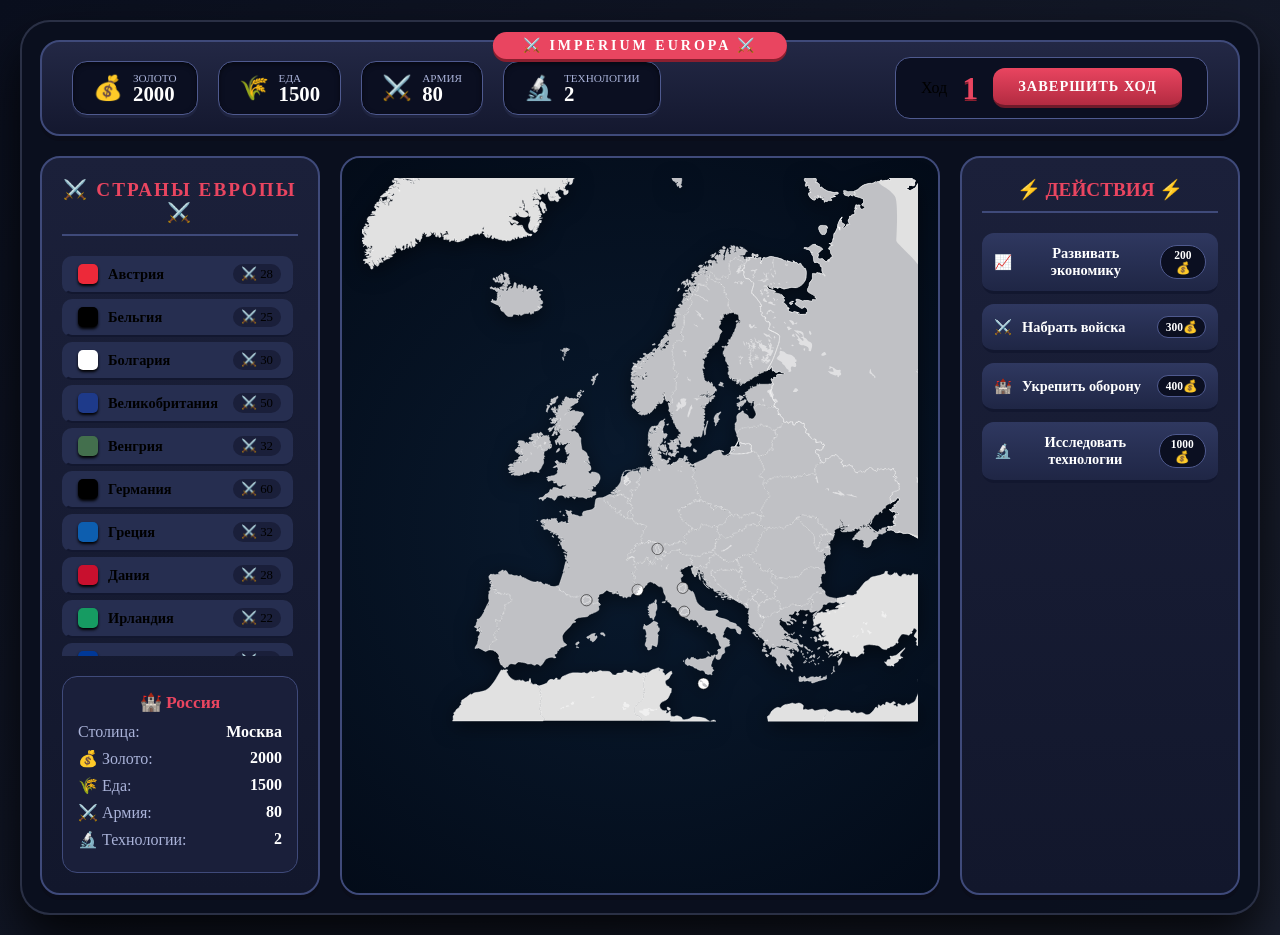
==== commit f48c16f3: "Update index.html" ====
--- a/index.html
+++ b/index.html
@@ -1,48 +1,1130 @@
 <!DOCTYPE html>
-<html>
+<html lang="ru">
 <head>
+    <meta charset="UTF-8">
+    <meta name="viewport" content="width=device-width, initial-scale=1.0">
+    <title>ЕВРОПА: БИТВА ЗА КОНТИНЕНТ</title>
     <style>
-        body { margin: 0; background: #1a1a2e; }
-        .game-container { display: flex; height: 100vh; }
-        .sidebar { width: 250px; background: #16213e; color: white; padding: 20px; }
-        .map-container { flex: 1; padding: 20px; }
-        #europeMap { width: 100%; height: 100%; background: #0a1a2f; }
-        .region { cursor: pointer; transition: all 0.3s; }
-        .region:hover { filter: brightness(1.3); stroke: #e94560; stroke-width: 2; }
-        .info-panel { margin-top: 20px; padding: 15px; background: #1f2a48; border-radius: 10px; }
+        * {
+            margin: 0;
+            padding: 0;
+            box-sizing: border-box;
+            font-family: 'Cinzel', 'Georgia', serif;
+        }
+
+        @import url('https://fonts.googleapis.com/css2?family=Cinzel:wght@400;700;900&display=swap');
+
+        body {
+            background: linear-gradient(135deg, #0a0f1e 0%, #1a1f2e 100%);
+            min-height: 100vh;
+            display: flex;
+            justify-content: center;
+            align-items: center;
+            padding: 20px;
+        }
+
+        .game-wrapper {
+            width: 1800px;
+            max-width: 100%;
+            background: rgba(10, 15, 30, 0.95);
+            border-radius: 30px;
+            padding: 20px;
+            box-shadow: 0 25px 50px rgba(0, 0, 0, 0.8), 0 0 0 2px #2a3045 inset;
+        }
+
+        /* Шапка с ресурсами */
+        .header {
+            background: linear-gradient(180deg, #232845 0%, #14182f 100%);
+            border-radius: 20px;
+            padding: 15px 30px;
+            margin-bottom: 20px;
+            display: flex;
+            justify-content: space-between;
+            align-items: center;
+            border: 2px solid #3f4a7a;
+            box-shadow: 0 5px 0 #0a0d1a;
+            position: relative;
+        }
+
+        .header::before {
+            content: "⚔️ IMPERIUM EUROPA ⚔️";
+            position: absolute;
+            top: -10px;
+            left: 50%;
+            transform: translateX(-50%);
+            background: #e94560;
+            color: white;
+            padding: 5px 30px;
+            border-radius: 30px;
+            font-size: 14px;
+            font-weight: bold;
+            letter-spacing: 3px;
+            box-shadow: 0 3px 0 #8a1f2f;
+            white-space: nowrap;
+        }
+
+        .resources {
+            display: flex;
+            gap: 20px;
+            flex-wrap: wrap;
+        }
+
+        .resource {
+            display: flex;
+            align-items: center;
+            gap: 10px;
+            background: #0b0f21;
+            padding: 10px 20px;
+            border-radius: 15px;
+            border: 1px solid #4f5a8f;
+            box-shadow: inset 0 2px 5px rgba(0,0,0,0.5), 0 3px 0 #1f2440;
+        }
+
+        .resource-icon {
+            font-size: 1.5em;
+        }
+
+        .resource-info {
+            display: flex;
+            flex-direction: column;
+        }
+
+        .resource-label {
+            font-size: 0.7em;
+            color: #aab3d9;
+            text-transform: uppercase;
+        }
+
+        .resource-value {
+            font-size: 1.3em;
+            font-weight: bold;
+            color: #fff;
+            line-height: 1;
+        }
+
+        .turn-box {
+            background: #0b0f21;
+            padding: 10px 25px;
+            border-radius: 15px;
+            border: 1px solid #4f5a8f;
+            display: flex;
+            align-items: center;
+            gap: 15px;
+        }
+
+        .turn-number {
+            font-size: 2em;
+            font-weight: bold;
+            color: #e94560;
+            text-shadow: 0 2px 0 #8a1f2f;
+        }
+
+        .btn {
+            background: linear-gradient(180deg, #e94560 0%, #b32b41 100%);
+            border: none;
+            color: white;
+            font-weight: bold;
+            padding: 10px 25px;
+            border-radius: 12px;
+            cursor: pointer;
+            font-size: 0.9em;
+            text-transform: uppercase;
+            letter-spacing: 1px;
+            border-bottom: 3px solid #6e1a2a;
+            transition: all 0.1s;
+            font-family: 'Cinzel', serif;
+        }
+
+        .btn:hover {
+            transform: translateY(-2px);
+            filter: brightness(1.1);
+        }
+
+        .btn:active {
+            transform: translateY(2px);
+            border-bottom-width: 1px;
+        }
+
+        .btn-secondary {
+            background: linear-gradient(180deg, #3f4a7a 0%, #262e50 100%);
+            border-bottom-color: #12172f;
+        }
+
+        /* Основная область */
+        .main-area {
+            display: flex;
+            gap: 20px;
+            min-height: 700px;
+        }
+
+        /* Боковая панель */
+        .sidebar {
+            width: 280px;
+            background: linear-gradient(180deg, #1b203a 0%, #12172c 100%);
+            border-radius: 20px;
+            padding: 20px;
+            border: 2px solid #3f4a7a;
+            box-shadow: 0 5px 0 #0a0d1a;
+            display: flex;
+            flex-direction: column;
+            gap: 20px;
+        }
+
+        .sidebar h2 {
+            color: #e94560;
+            font-size: 1.2em;
+            text-align: center;
+            padding-bottom: 10px;
+            border-bottom: 2px solid #3f4a7a;
+            letter-spacing: 2px;
+        }
+
+        .countries-list {
+            max-height: 400px;
+            overflow-y: auto;
+            display: flex;
+            flex-direction: column;
+            gap: 5px;
+            padding-right: 5px;
+        }
+
+        .countries-list::-webkit-scrollbar {
+            width: 6px;
+        }
+
+        .countries-list::-webkit-scrollbar-track {
+            background: #1f2440;
+            border-radius: 10px;
+        }
+
+        .countries-list::-webkit-scrollbar-thumb {
+            background: #e94560;
+            border-radius: 10px;
+        }
+
+        .country-item {
+            background: #262e50;
+            padding: 8px 12px;
+            border-radius: 10px;
+            cursor: pointer;
+            transition: all 0.2s;
+            display: flex;
+            align-items: center;
+            gap: 10px;
+            border-left: 4px solid transparent;
+            border-bottom: 2px solid #12172f;
+        }
+
+        .country-item:hover {
+            background: #2f3860;
+            transform: translateX(3px);
+        }
+
+        .country-item.selected {
+            border-left-color: #e94560;
+            background: #2f3860;
+            box-shadow: 0 0 15px rgba(233, 69, 96, 0.3);
+        }
+
+        .country-color {
+            width: 20px;
+            height: 20px;
+            border-radius: 5px;
+            box-shadow: 0 2px 3px black;
+        }
+
+        .country-name {
+            flex: 1;
+            font-size: 0.9em;
+            font-weight: bold;
+        }
+
+        .country-stats {
+            font-size: 0.8em;
+            background: #1a1f3a;
+            padding: 2px 8px;
+            border-radius: 10px;
+        }
+
+        .info-panel {
+            background: #1a1f3a;
+            border-radius: 15px;
+            padding: 15px;
+            border: 1px solid #3f4a7a;
+            margin-top: auto;
+        }
+
+        .info-panel h3 {
+            color: #e94560;
+            margin-bottom: 10px;
+            font-size: 1.1em;
+            text-align: center;
+        }
+
+        .info-row {
+            display: flex;
+            justify-content: space-between;
+            margin: 8px 0;
+            color: #aab3d9;
+        }
+
+        .info-value {
+            color: white;
+            font-weight: bold;
+        }
+
+        /* Карта */
+        .map-container {
+            flex: 1;
+            background: #0a1a2f;
+            border-radius: 20px;
+            padding: 20px;
+            border: 2px solid #3f4a7a;
+            box-shadow: 0 5px 0 #0a0d1a;
+            position: relative;
+            overflow: hidden;
+        }
+
+        .map-container::before {
+            content: "";
+            position: absolute;
+            top: 0;
+            left: 0;
+            right: 0;
+            bottom: 0;
+            background: radial-gradient(circle at 50% 50%, rgba(10, 30, 50, 0.3), rgba(0, 5, 15, 0.7));
+            pointer-events: none;
+            z-index: 1;
+        }
+
+        #europeMap {
+            width: 100%;
+            height: 100%;
+            filter: drop-shadow(0 5px 10px rgba(0, 0, 0, 0.5));
+            position: relative;
+            z-index: 2;
+        }
+
+        /* Панель действий */
+        .action-panel {
+            width: 280px;
+            background: linear-gradient(180deg, #1b203a 0%, #12172c 100%);
+            border-radius: 20px;
+            padding: 20px;
+            border: 2px solid #3f4a7a;
+            box-shadow: 0 5px 0 #0a0d1a;
+        }
+
+        .action-panel h3 {
+            color: #e94560;
+            text-align: center;
+            margin-bottom: 20px;
+            font-size: 1.2em;
+            border-bottom: 2px solid #3f4a7a;
+            padding-bottom: 10px;
+        }
+
+        .action-btn {
+            width: 100%;
+            padding: 12px;
+            margin-bottom: 10px;
+            background: linear-gradient(180deg, #2f3860 0%, #1f2645 100%);
+            border: none;
+            border-radius: 12px;
+            color: white;
+            font-weight: bold;
+            cursor: pointer;
+            transition: all 0.2s;
+            display: flex;
+            align-items: center;
+            gap: 10px;
+            font-size: 0.9em;
+            border-bottom: 3px solid #12172f;
+            font-family: 'Cinzel', serif;
+        }
+
+        .action-btn:hover:not(:disabled) {
+            transform: translateY(-2px);
+            background: linear-gradient(180deg, #3f4a7a 0%, #2f3860 100%);
+        }
+
+        .action-btn:disabled {
+            opacity: 0.4;
+            cursor: not-allowed;
+        }
+
+        .action-btn.attack {
+            background: linear-gradient(180deg, #b32b41 0%, #8a1f2f 100%);
+        }
+
+        .cost-badge {
+            margin-left: auto;
+            background: #0b0f21;
+            padding: 3px 8px;
+            border-radius: 20px;
+            font-size: 0.8em;
+            border: 1px solid #4f5a8f;
+        }
+
+        .warning {
+            color: #e94560;
+            font-size: 0.8em;
+            text-align: center;
+            margin-top: 10px;
+            padding: 8px;
+            background: rgba(233, 69, 96, 0.1);
+            border-radius: 8px;
+            border: 1px solid #e94560;
+        }
+
+        /* Модальное окно */
+        .modal {
+            display: none;
+            position: fixed;
+            top: 0;
+            left: 0;
+            width: 100%;
+            height: 100%;
+            background: rgba(0, 0, 0, 0.8);
+            justify-content: center;
+            align-items: center;
+            z-index: 1000;
+        }
+
+        .modal.active {
+            display: flex;
+        }
+
+        .modal-content {
+            background: linear-gradient(180deg, #1b203a 0%, #12172c 100%);
+            padding: 30px;
+            border-radius: 20px;
+            border: 3px solid #e94560;
+            max-width: 400px;
+            width: 90%;
+            text-align: center;
+            color: white;
+        }
+
+        .modal-buttons {
+            display: flex;
+            gap: 10px;
+            margin-top: 20px;
+        }
+
+        .modal-btn {
+            flex: 1;
+            padding: 12px;
+            border: none;
+            border-radius: 10px;
+            cursor: pointer;
+            font-weight: bold;
+            font-family: 'Cinzel', serif;
+        }
+
+        .modal-btn.yes {
+            background: #e94560;
+            color: white;
+        }
+
+        .modal-btn.no {
+            background: #3f4a7a;
+            color: white;
+        }
+
+        /* Тосты */
+        @keyframes slideIn {
+            from { transform: translateX(100%); opacity: 0; }
+            to { transform: translateX(0); opacity: 1; }
+        }
+
+        .toast {
+            position: fixed;
+            top: 20px;
+            right: 20px;
+            background: #1b203a;
+            color: white;
+            padding: 15px 25px;
+            border-radius: 10px;
+            border-left: 5px solid #e94560;
+            box-shadow: 0 5px 15px rgba(0,0,0,0.5);
+            animation: slideIn 0.3s;
+            z-index: 2000;
+            font-weight: bold;
+        }
+
+        .toast.success { border-left-color: #00c851; }
+        .toast.error { border-left-color: #e94560; }
     </style>
 </head>
 <body>
-    <div class="game-container">
-        <div class="sidebar">
-            <h2>Европейская стратегия</h2>
-            <div class="info-panel" id="info">
-                <p>Выберите страну на карте</p>
+    <div class="game-wrapper">
+        <!-- Шапка с ресурсами -->
+        <div class="header">
+            <div class="resources">
+                <div class="resource">
+                    <span class="resource-icon">💰</span>
+                    <div class="resource-info">
+                        <span class="resource-label">Золото</span>
+                        <span class="resource-value" id="gold">1500</span>
+                    </div>
+                </div>
+                <div class="resource">
+                    <span class="resource-icon">🌾</span>
+                    <div class="resource-info">
+                        <span class="resource-label">Еда</span>
+                        <span class="resource-value" id="food">800</span>
+                    </div>
+                </div>
+                <div class="resource">
+                    <span class="resource-icon">⚔️</span>
+                    <div class="resource-info">
+                        <span class="resource-label">Армия</span>
+                        <span class="resource-value" id="army">50</span>
+                    </div>
+                </div>
+                <div class="resource">
+                    <span class="resource-icon">🔬</span>
+                    <div class="resource-info">
+                        <span class="resource-label">Технологии</span>
+                        <span class="resource-value" id="tech">1</span>
+                    </div>
+                </div>
+            </div>
+            <div class="turn-box">
+                <span>Ход</span>
+                <span class="turn-number" id="turn">1</span>
+                <button class="btn" id="endTurnBtn">Завершить ход</button>
             </div>
         </div>
-        
-        <div class="map-container">
-            <object id="europeMap" type="image/svg+xml" data="map.svg" width="100%" height="100%"></object>
+
+        <!-- Основная область -->
+        <div class="main-area">
+            <!-- Левая панель -->
+            <div class="sidebar">
+                <h2>⚔️ СТРАНЫ ЕВРОПЫ ⚔️</h2>
+                <div class="countries-list" id="countriesList">
+                    <!-- Список будет заполнен через JavaScript -->
+                </div>
+                
+                <div class="info-panel" id="selectedInfo">
+                    <h3>🏰 ИНФОРМАЦИЯ</h3>
+                    <div class="info-row">
+                        <span>Выберите страну</span>
+                        <span class="info-value">на карте</span>
+                    </div>
+                </div>
+            </div>
+
+            <!-- Карта -->
+            <div class="map-container">
+                <object id="europeMap" type="image/svg+xml" data="Blank_Europe_Map.svg" width="100%" height="100%">
+                    Ваш браузер не поддерживает SVG
+                </object>
+            </div>
+
+            <!-- Правая панель действий -->
+            <div class="action-panel">
+                <h3>⚡ ДЕЙСТВИЯ ⚡</h3>
+                <div id="actionButtons">
+                    <p style="color: #aab3d9; text-align: center;">👆 Выберите страну на карте</p>
+                </div>
+            </div>
         </div>
     </div>
 
+    <!-- Модальное окно -->
+    <div class="modal" id="confirmModal">
+        <div class="modal-content">
+            <h3 id="modalTitle">Подтверждение</h3>
+            <p id="modalMessage"></p>
+            <div class="modal-buttons">
+                <button class="modal-btn yes" id="modalConfirm">Да</button>
+                <button class="modal-btn no" id="modalCancel">Нет</button>
+            </div>
+        </div>
+    </div>
+
     <script>
-        document.getElementById('europeMap').addEventListener('load', function() {
-            const svgDoc = this.contentDocument;
-            const paths = svgDoc.querySelectorAll('path');
+        // Данные о странах Европы (с Россией)
+        const countriesData = {
+            'Russia': { 
+                name: 'Россия', 
+                color: '#0033A0', 
+                gold: 2000, 
+                food: 1500, 
+                army: 80, 
+                tech: 2, 
+                capital: 'Москва' 
+            },
+            'Germany': { 
+                name: 'Германия', 
+                color: '#000000', 
+                gold: 1800, 
+                food: 900, 
+                army: 60, 
+                tech: 3, 
+                capital: 'Берлин' 
+            },
+            'France': { 
+                name: 'Франция', 
+                color: '#0055A4', 
+                gold: 1700, 
+                food: 1000, 
+                army: 55, 
+                tech: 2, 
+                capital: 'Париж' 
+            },
+            'United Kingdom': { 
+                name: 'Великобритания', 
+                color: '#1E3A8A', 
+                gold: 1900, 
+                food: 800, 
+                army: 50, 
+                tech: 3, 
+                capital: 'Лондон' 
+            },
+            'Italy': { 
+                name: 'Италия', 
+                color: '#008C45', 
+                gold: 1500, 
+                food: 900, 
+                army: 45, 
+                tech: 2, 
+                capital: 'Рим' 
+            },
+            'Spain': { 
+                name: 'Испания', 
+                color: '#AA151B', 
+                gold: 1400, 
+                food: 850, 
+                army: 40, 
+                tech: 2, 
+                capital: 'Мадрид' 
+            },
+            'Poland': { 
+                name: 'Польша', 
+                color: '#DC143C', 
+                gold: 1200, 
+                food: 950, 
+                army: 48, 
+                tech: 1, 
+                capital: 'Варшава' 
+            },
+            'Ukraine': { 
+                name: 'Украина', 
+                color: '#FFD700', 
+                gold: 1100, 
+                food: 1200, 
+                army: 52, 
+                tech: 1, 
+                capital: 'Киев' 
+            },
+            'Sweden': { 
+                name: 'Швеция', 
+                color: '#006AA7', 
+                gold: 1300, 
+                food: 700, 
+                army: 35, 
+                tech: 2, 
+                capital: 'Стокгольм' 
+            },
+            'Norway': { 
+                name: 'Норвегия', 
+                color: '#BA0C2F', 
+                gold: 1600, 
+                food: 600, 
+                army: 30, 
+                tech: 2, 
+                capital: 'Осло' 
+            },
+            'Finland': { 
+                name: 'Финляндия', 
+                color: '#003580', 
+                gold: 1250, 
+                food: 650, 
+                army: 28, 
+                tech: 2, 
+                capital: 'Хельсинки' 
+            },
+            'Greece': { 
+                name: 'Греция', 
+                color: '#0D5EAF', 
+                gold: 1000, 
+                food: 700, 
+                army: 32, 
+                tech: 2, 
+                capital: 'Афины' 
+            },
+            'Portugal': { 
+                name: 'Португалия', 
+                color: '#006600', 
+                gold: 1150, 
+                food: 750, 
+                army: 28, 
+                tech: 2, 
+                capital: 'Лиссабон' 
+            },
+            'Netherlands': { 
+                name: 'Нидерланды', 
+                color: '#AE1C28', 
+                gold: 1650, 
+                food: 700, 
+                army: 32, 
+                tech: 2, 
+                capital: 'Амстердам' 
+            },
+            'Belgium': { 
+                name: 'Бельгия', 
+                color: '#000000', 
+                gold: 1450, 
+                food: 650, 
+                army: 25, 
+                tech: 2, 
+                capital: 'Брюссель' 
+            },
+            'Austria': { 
+                name: 'Австрия', 
+                color: '#ED2939', 
+                gold: 1250, 
+                food: 600, 
+                army: 28, 
+                tech: 2, 
+                capital: 'Вена' 
+            },
+            'Switzerland': { 
+                name: 'Швейцария', 
+                color: '#FF0000', 
+                gold: 2000, 
+                food: 500, 
+                army: 20, 
+                tech: 3, 
+                capital: 'Берн' 
+            },
+            'Czech Republic': { 
+                name: 'Чехия', 
+                color: '#11457E', 
+                gold: 1150, 
+                food: 700, 
+                army: 30, 
+                tech: 2, 
+                capital: 'Прага' 
+            },
+            'Hungary': { 
+                name: 'Венгрия', 
+                color: '#436F4D', 
+                gold: 1050, 
+                food: 750, 
+                army: 32, 
+                tech: 1, 
+                capital: 'Будапешт' 
+            },
+            'Romania': { 
+                name: 'Румыния', 
+                color: '#002B7F', 
+                gold: 1000, 
+                food: 850, 
+                army: 38, 
+                tech: 1, 
+                capital: 'Бухарест' 
+            },
+            'Bulgaria': { 
+                name: 'Болгария', 
+                color: '#FFFFFF', 
+                gold: 900, 
+                food: 750, 
+                army: 30, 
+                tech: 1, 
+                capital: 'София' 
+            },
+            'Serbia': { 
+                name: 'Сербия', 
+                color: '#003399', 
+                gold: 850, 
+                food: 700, 
+                army: 32, 
+                tech: 1, 
+                capital: 'Белград' 
+            },
+            'Croatia': { 
+                name: 'Хорватия', 
+                color: '#FF0000', 
+                gold: 900, 
+                food: 650, 
+                army: 25, 
+                tech: 1, 
+                capital: 'Загреб' 
+            },
+            'Denmark': { 
+                name: 'Дания', 
+                color: '#C8102E', 
+                gold: 1350, 
+                food: 600, 
+                army: 28, 
+                tech: 2, 
+                capital: 'Копенгаген' 
+            },
+            'Ireland': { 
+                name: 'Ирландия', 
+                color: '#169B62', 
+                gold: 1250, 
+                food: 750, 
+                army: 22, 
+                tech: 2, 
+                capital: 'Дублин' 
+            },
+            'Iceland': { 
+                name: 'Исландия', 
+                color: '#003897', 
+                gold: 1100, 
+                food: 400, 
+                army: 10, 
+                tech: 2, 
+                capital: 'Рейкьявик' 
+            }
+        };
+
+        // Состояние игры
+        let gameState = {
+            turn: 1,
+            currentPlayer: 'Russia', // Игрок начинает за Россию
+            countries: JSON.parse(JSON.stringify(countriesData)),
+            selectedCountry: null,
+            svgDocument: null
+        };
+
+        // Инициализация игры
+        function initGame() {
+            createCountriesList();
+            updateResourcesDisplay();
+            updateActionPanel();
+            selectCountry('Russia');
+            
+            document.getElementById('endTurnBtn').addEventListener('click', endTurn);
+            
+            // Ждем загрузки SVG
+            const mapObject = document.getElementById('europeMap');
+            mapObject.addEventListener('load', function() {
+                gameState.svgDocument = mapObject.contentDocument;
+                setupMapInteractivity();
+            });
+        }
+
+        // Настройка интерактивности карты
+        function setupMapInteractivity() {
+            if (!gameState.svgDocument) return;
+            
+            // Находим все path элементы в SVG
+            const paths = gameState.svgDocument.querySelectorAll('path');
             
             paths.forEach(path => {
+                // Добавляем класс для стилизации
                 path.classList.add('region');
-                path.addEventListener('click', function() {
-                    const countryId = this.id || 'unknown';
-                    document.getElementById('info').innerHTML = `
-                        <h3>Выбрана страна</h3>
-                        <p>ID: ${countryId}</p>
-                        <p>Название: ${this.getAttribute('title') || 'Неизвестно'}</p>
-                    `;
+                
+                // Пытаемся определить страну по ID или названию
+                const pathId = path.id || path.getAttribute('title') || '';
+                let countryCode = null;
+                
+                // Ищем соответствие в наших данных
+                for (const code in countriesData) {
+                    if (pathId.toLowerCase().includes(code.toLowerCase()) || 
+                        countriesData[code].name.toLowerCase().includes(pathId.toLowerCase())) {
+                        countryCode = code;
+                        break;
+                    }
+                }
+                
+                // Если нашли страну, добавляем data-атрибут
+                if (countryCode) {
+                    path.dataset.country = countryCode;
+                    
+                    // Устанавливаем цвет страны
+                    path.setAttribute('fill', countriesData[countryCode].color);
+                } else {
+                    // Для неизвестных регионов - нейтральный цвет
+                    path.setAttribute('fill', '#CCCCCC');
+                }
+                
+                // Добавляем обработчик клика
+                path.addEventListener('click', function(e) {
+                    const countryCode = this.dataset.country;
+                    if (countryCode && gameState.countries[countryCode]) {
+                        selectCountry(countryCode);
+                    } else {
+                        // Если регион неизвестен
+                        gameState.selectedCountry = null;
+                        document.getElementById('selectedInfo').innerHTML = `
+                            <h3>🌍 Нейтральная территория</h3>
+                            <div class="info-row">
+                                <span>Статус:</span>
+                                <span class="info-value">Незанятая земля</span>
+                            </div>
+                        `;
+                        updateActionPanel();
+                    }
+                });
+                
+                // Добавляем подсветку при наведении
+                path.addEventListener('mouseenter', function() {
+                    this.style.filter = 'brightness(1.3)';
+                });
+                
+                path.addEventListener('mouseleave', function() {
+                    this.style.filter = 'none';
                 });
             });
-        });
+        }
+
+        // Создание списка стран
+        function createCountriesList() {
+            const container = document.getElementById('countriesList');
+            container.innerHTML = '';
+
+            // Сортируем страны по алфавиту
+            const sortedCountries = Object.entries(gameState.countries)
+                .sort(([, a], [, b]) => a.name.localeCompare(b.name));
+
+            sortedCountries.forEach(([code, country]) => {
+                const div = document.createElement('div');
+                div.className = `country-item ${code === gameState.currentPlayer ? 'selected' : ''}`;
+                div.dataset.country = code;
+
+                div.innerHTML = `
+                    <div class="country-color" style="background: ${country.color}"></div>
+                    <span class="country-name">${country.name}</span>
+                    <span class="country-stats">⚔️ ${country.army}</span>
+                `;
+
+                div.addEventListener('click', () => selectCountry(code));
+                container.appendChild(div);
+            });
+        }
+
+        // Выбор страны
+        function selectCountry(countryCode) {
+            gameState.selectedCountry = countryCode;
+            
+            // Обновляем подсветку в списке
+            document.querySelectorAll('.country-item').forEach(item => {
+                item.classList.toggle('selected', item.dataset.country === countryCode);
+            });
+            
+            // Подсвечиваем на карте
+            if (gameState.svgDocument) {
+                const paths = gameState.svgDocument.querySelectorAll('path');
+                paths.forEach(path => {
+                    path.classList.remove('selected');
+                    if (path.dataset.country === countryCode) {
+                        path.classList.add('selected');
+                    }
+                });
+            }
+
+            // Показываем информацию о стране
+            const country = gameState.countries[countryCode];
+            document.getElementById('selectedInfo').innerHTML = `
+                <h3>🏰 ${country.name}</h3>
+                <div class="info-row">
+                    <span>Столица:</span>
+                    <span class="info-value">${country.capital}</span>
+                </div>
+                <div class="info-row">
+                    <span>💰 Золото:</span>
+                    <span class="info-value">${country.gold}</span>
+                </div>
+                <div class="info-row">
+                    <span>🌾 Еда:</span>
+                    <span class="info-value">${country.food}</span>
+                </div>
+                <div class="info-row">
+                    <span>⚔️ Армия:</span>
+                    <span class="info-value">${country.army}</span>
+                </div>
+                <div class="info-row">
+                    <span>🔬 Технологии:</span>
+                    <span class="info-value">${country.tech}</span>
+                </div>
+            `;
+
+            updateActionPanel();
+        }
+
+        // Обновление панели действий
+        function updateActionPanel() {
+            const container = document.getElementById('actionButtons');
+            const player = gameState.countries[gameState.currentPlayer];
+            const selected = gameState.selectedCountry;
+
+            let html = '';
+
+            if (!selected) {
+                html = '<p style="color: #aab3d9; text-align: center;">👆 Выберите страну на карте</p>';
+            } else if (selected === gameState.currentPlayer) {
+                // Своя страна
+                html = `
+                    <button class="action-btn" onclick="developCountry()" ${player.gold < 200 ? 'disabled' : ''}>
+                        <span>📈</span> Развивать экономику
+                        <span class="cost-badge">200💰</span>
+                    </button>
+                    <button class="action-btn" onclick="recruitTroops()" ${player.gold < 300 ? 'disabled' : ''}>
+                        <span>⚔️</span> Набрать войска
+                        <span class="cost-badge">300💰</span>
+                    </button>
+                    <button class="action-btn" onclick="buildDefenses()" ${player.gold < 400 ? 'disabled' : ''}>
+                        <span>🏰</span> Укрепить оборону
+                        <span class="cost-badge">400💰</span>
+                    </button>
+                `;
+            } else {
+                // Чужая страна
+                const enemy = gameState.countries[selected];
+                if (enemy) {
+                    const canAttack = player.army > enemy.army * 0.8;
+                    
+                    html = `
+                        <button class="action-btn attack" onclick="attackCountry()" ${!canAttack ? 'disabled' : ''}>
+                            <span>⚔️</span> Атаковать
+                            <span class="cost-badge">${enemy.army}⚔️ vs ${player.army}⚔️</span>
+                        </button>
+                        ${!canAttack ? '<p class="warning">⚠️ Слишком опасно! Нужно больше войск</p>' : ''}
+                    `;
+                }
+            }
+
+            // Кнопка исследования технологий (всегда доступна)
+            const techCost = player.tech * 500;
+            html += `
+                <button class="action-btn" onclick="researchTech()" ${player.gold < techCost ? 'disabled' : ''}>
+                    <span>🔬</span> Исследовать технологии
+                    <span class="cost-badge">${techCost}💰</span>
+                </button>
+            `;
+
+            container.innerHTML = html;
+        }
+
+        // Функции действий
+        function developCountry() {
+            const player = gameState.countries[gameState.currentPlayer];
+            if (player.gold >= 200) {
+                player.gold -= 200;
+                showMessage(`✅ Экономика развита! Доход увеличен`, 'success');
+                updateResourcesDisplay();
+                updateActionPanel();
+            }
+        }
+
+        function recruitTroops() {
+            const player = gameState.countries[gameState.currentPlayer];
+            if (player.gold >= 300) {
+                player.gold -= 300;
+                player.army += 10;
+                showMessage(`✅ Набрано 10 новых войск! Армия: ${player.army}`, 'success');
+                updateResourcesDisplay();
+                updateActionPanel();
+                createCountriesList();
+            }
+        }
+
+        function buildDefenses() {
+            const player = gameState.countries[gameState.currentPlayer];
+            if (player.gold >= 400) {
+                player.gold -= 400;
+                showMessage(`✅ Укрепления построены! Защита +25%`, 'success');
+                updateResourcesDisplay();
+                updateActionPanel();
+            }
+        }
+
+        function attackCountry() {
+            const player = gameState.countries[gameState.currentPlayer];
+            const enemyCode = gameState.selectedCountry;
+            const enemy = gameState.countries[enemyCode];
+
+            if (!enemy) return;
+
+            // Расчет битвы
+            const playerPower = player.army * player.tech;
+            const enemyPower = enemy.army * enemy.tech;
+
+            let message = '';
+            let success = false;
+
+            if (playerPower > enemyPower) {
+                // Победа
+                const losses = Math.floor(player.army * 0.3);
+                player.army -= losses;
+                enemy.army = Math.floor(enemy.army * 0.2);
+                
+                message = `✅ Победа! Захвачена ${enemy.name}. Потери: ${losses}`;
+                success = true;
+            } else {
+                // Поражение
+                const losses = Math.floor(player.army * 0.5);
+                player.army -= losses;
+                message = `❌ Поражение! Потеряно ${losses} войск`;
+            }
+
+            showMessage(message, success ? 'success' : 'error');
+            updateResourcesDisplay();
+            updateActionPanel();
+            createCountriesList();
+        }
+
+        function researchTech() {
+            const player = gameState.countries[gameState.currentPlayer];
+            const cost = player.tech * 500;
+
+            if (player.gold >= cost) {
+                player.gold -= cost;
+                player.tech += 1;
+                showMessage(`✅ Исследован уровень ${player.tech} технологий!`, 'success');
+                updateResourcesDisplay();
+                updateActionPanel();
+            }
+        }
+
+        // Завершение хода
+        function endTurn() {
+            gameState.turn++;
+
+            // Производство ресурсов для всех стран
+            Object.values(gameState.countries).forEach(country => {
+                country.gold += 100 + (country.tech * 30);
+                country.food += 50;
+                country.army = Math.min(country.army + 3, 100);
+            });
+
+            updateResourcesDisplay();
+            document.getElementById('turn').textContent = gameState.turn;
+            showMessage(`🔄 Ход ${gameState.turn} начался!`, 'success');
+            updateActionPanel();
+            createCountriesList();
+        }
+
+        // Обновление отображения ресурсов
+        function updateResourcesDisplay() {
+            const player = gameState.countries[gameState.currentPlayer];
+            document.getElementById('gold').textContent = player.gold;
+            document.getElementById('food').textContent = player.food;
+            document.getElementById('army').textContent = player.army;
+            document.getElementById('tech').textContent = player.tech;
+        }
+
+        // Показ сообщений
+        function showMessage(text, type = 'info') {
+            const toast = document.createElement('div');
+            toast.className = `toast ${type}`;
+            toast.textContent = text;
+            document.body.appendChild(toast);
+
+            setTimeout(() => {
+                toast.remove();
+            }, 3000);
+        }
+
+        // Запуск игры
+        document.addEventListener('DOMContentLoaded', initGame);
     </script>
 </body>
 </html>
